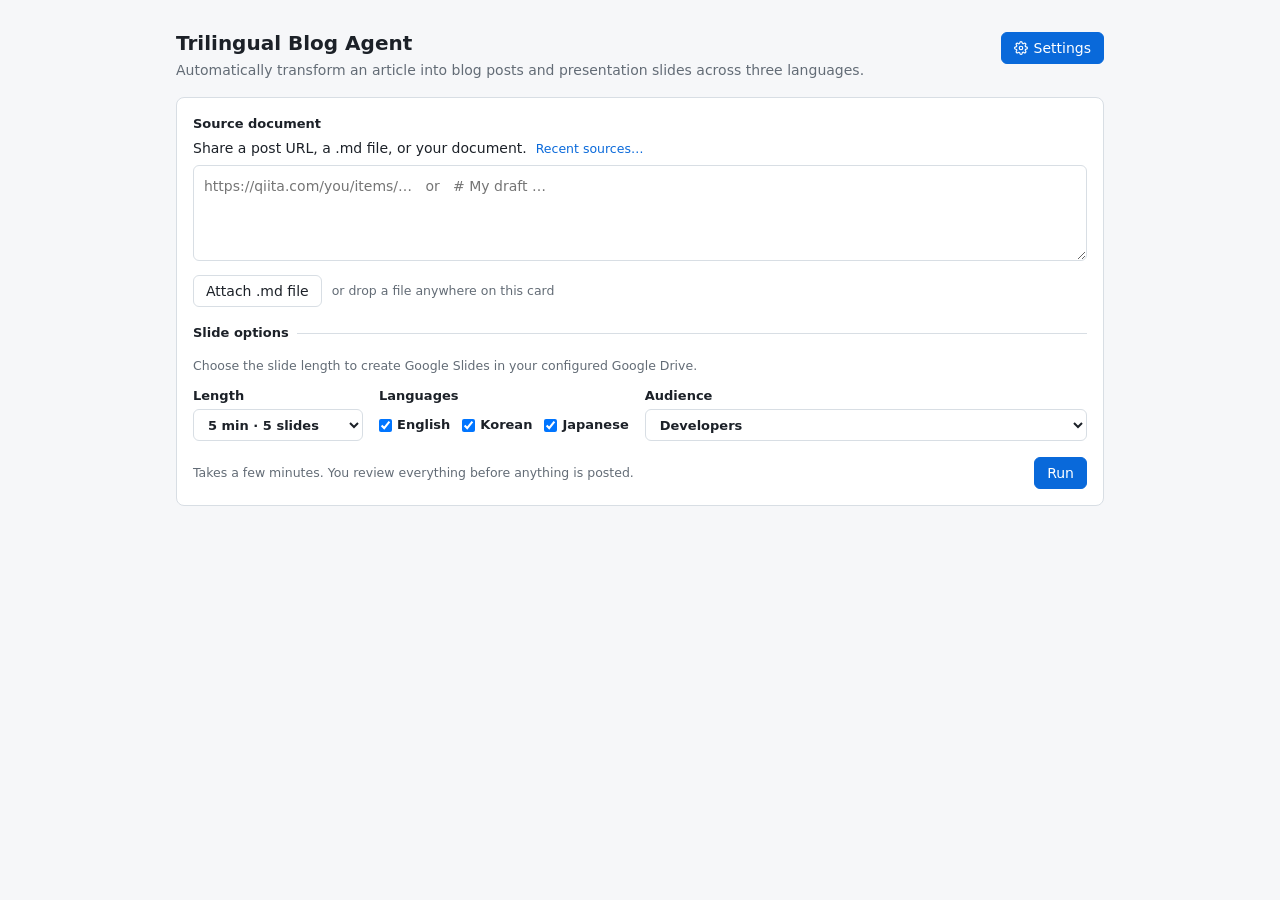
==== app/static/index.html @ b5e17930 "feat(ui,i18n): prevent prompt chip text clipping and auto-localize custom prompt history" ====
<!doctype html>
<html lang="en">
<head>
<meta charset="utf-8">
<meta name="viewport" content="width=device-width, initial-scale=1">
<title>Trilingual Blog Agent</title>
<style>
  :root {
    --bg:#f6f7f9; --surface:#fff; --text:#1c2128; --muted:#636c76; --line:#d8dee4;
    --accent:#0969da; --accent-ink:#fff; --ok:#1a7f37; --warn:#9a6700; --bad:#cf222e;
    --soft:#f0f3f6; --radius:8px; --control:32px;
  }
  @media (prefers-color-scheme: dark) {
    :root { --bg:#0d1117; --surface:#161b22; --text:#e6edf3; --muted:#9198a1; --line:#30363d;
      --accent:#4493f8; --accent-ink:#0d1117; --ok:#3fb950; --warn:#d29922; --bad:#f85149; --soft:#21262d; }
  }
  * { box-sizing:border-box; }
  body { margin:0; background:var(--bg); color:var(--text); font:14px/1.5 system-ui,-apple-system,"Segoe UI",sans-serif; }
  main { max-width:960px; margin:0 auto; padding:28px 16px 72px; display:grid; gap:16px; }
  header h1 { font-size:20px; margin:0; }
  header p { margin:2px 0 0; color:var(--muted); }
  h2 { font-size:15px; margin:0; }
  a { color:var(--accent); text-decoration:none; }
  a:hover { text-decoration:underline; }
  .card { background:var(--surface); border:1px solid var(--line); border-radius:var(--radius); padding:16px; }
  .muted { color:var(--muted); }
  .small { font-size:12.5px; }
  .hidden { display:none !important; }

  /* Controls: one height, one radius, three weights. */
  button, .btn { height:var(--control); padding:0 12px; border-radius:6px; border:1px solid var(--line);
    background:var(--surface); color:var(--text); font:inherit; font-weight:500; cursor:pointer; white-space:nowrap;
    display:inline-flex; align-items:center; gap:6px; }
  button:hover:not(:disabled) { background:var(--soft); }
  button.primary { background:var(--accent); border-color:var(--accent); color:var(--accent-ink); }
  button.primary:hover:not(:disabled) { filter:brightness(1.08); background:var(--accent); }
  button.ghost { border-color:transparent; background:transparent; color:var(--accent); padding:0 6px; height:24px; }
  button:disabled { opacity:.5; cursor:not-allowed; }
  :focus-visible { outline:2px solid var(--accent); outline-offset:2px; }
  input[type=text], select, textarea { font:inherit; color:var(--text); background:var(--surface);
    border:1px solid var(--line); border-radius:6px; padding:0 10px; height:var(--control); width:100%; }
  textarea { height:auto; padding:10px; resize:vertical; line-height:1.5; }
  label.field { display:grid; gap:4px; font-weight:600; font-size:13px; }
  label.field span.hint { font-weight:400; color:var(--muted); font-size:12.5px; }

  /* Input form */
  #source { min-height:96px; }
  .under { display:flex; gap:10px; align-items:center; margin-top:8px; flex-wrap:wrap; }
  fieldset { border:0; border-top:1px solid var(--line); margin:16px 0 0; padding:14px 0 0; }
  legend { padding:0 8px 0 0; font-weight:600; font-size:13px; }
  .grid3 { display:grid; grid-template-columns: 170px auto 1fr; gap:16px; align-items:start; }
  @media (max-width:640px) { .grid3 { grid-template-columns:1fr; } }
  .lang-checks { display:flex; gap:12px; align-items:center; height:32px; }
  .check-inline { display:inline-flex; align-items:center; gap:5px; font-size:13px; cursor:pointer; user-select:none; }
  .check-inline input { margin:0; cursor:pointer; }
  .formfoot { display:flex; justify-content:space-between; align-items:center; gap:12px; margin-top:16px; }
  #dropZone.over { outline:2px dashed var(--accent); outline-offset:-6px; }

  /* Progress */
  .runhead { display:flex; justify-content:space-between; align-items:baseline; gap:12px; flex-wrap:wrap; }
  .runhead h2 { font-size:17px; }
  ol.steps { list-style:none; display:flex; gap:6px; padding:0; margin:14px 0 0; flex-wrap:wrap; }
  ol.steps.subrow { margin-top:8px; }
  ol.steps li { flex:1 1 120px; border-top:3px solid var(--line); padding-top:6px; font-size:12.5px; color:var(--muted); }
  ol.steps li.done { border-color:var(--ok); color:var(--text); }
  ol.steps li.now { border-color:var(--accent); color:var(--text); font-weight:600; }
  ol.steps li.spacer { border-top-color:transparent; visibility:hidden; pointer-events:none; }
  .live { display:flex; gap:8px; align-items:center; margin-top:12px; min-height:22px; }
  .live .last { color:var(--muted); overflow:hidden; text-overflow:ellipsis; white-space:nowrap; min-width:0; flex:1; }
  .spinner { width:14px; height:14px; border:2px solid var(--line); border-top-color:var(--accent); border-radius:50%;
    animation:spin 1s linear infinite; flex:none; }
  @keyframes spin { to { transform:rotate(360deg); } }
  .notice { border-radius:6px; padding:8px 12px; margin-top:12px; border:1px solid; display:flex; gap:10px; align-items:center; flex-wrap:wrap; }
  .notice.err { border-color:var(--bad); } .notice.note { border-color:var(--warn); } .notice.ask { border-color:var(--accent); }
  .notice .grow { flex:1; min-width:200px; }

  /* Results table */
  table.results { width:100%; border-collapse:collapse; }
  table.results th { text-align:left; font-size:12px; font-weight:600; color:var(--muted); padding:0 10px 8px 0; white-space:nowrap; }
  table.results td { padding:12px 10px 12px 0; border-top:1px solid var(--line); vertical-align:top; }
  table.results td:last-child, table.results th:last-child { padding-right:0; }
  table.results .who { font-weight:600; white-space:nowrap; }
  table.results .lang .badge { display:inline-block; margin-top:6px; }
  table.results .title { font-weight:600; min-width:180px; }
  table.results .files a { display:inline-block; }
  table.results .files div { display:flex; align-items:center; gap:4px; min-height:24px; white-space:nowrap; }
  table.results .slides-col { min-width:140px; }
  table.results .slides-col div { display:flex; align-items:center; gap:4px; min-height:24px; white-space:nowrap; }
  .badge { font-size:12px; padding:1px 8px; border-radius:999px; border:1px solid var(--line); color:var(--muted); white-space:nowrap; }
  .badge.ok { color:var(--ok); border-color:var(--ok); } .badge.warn { color:var(--warn); border-color:var(--warn); }
  .next { display:grid; gap:6px; min-width:250px; }
  .next .inline { display:flex; gap:6px; }
  .next .inline input { flex:1; min-width:0; }
  .tablewrap { overflow-x:auto; }
  label.check { display:flex; gap:8px; align-items:center; margin-top:12px; font-size:13px; }
  label.check input { width:16px; height:16px; }
  .askrow { display:flex; gap:8px; }

  details summary { cursor:pointer; color:var(--muted); font-weight:500; }
  pre#log { background:#0d1117; color:#c9d1d9; padding:12px; border-radius:6px; max-height:300px; overflow:auto;
    white-space:pre-wrap; font:12px/1.5 ui-monospace,monospace; margin:10px 0 0; }

  dialog { border:1px solid var(--line); border-radius:var(--radius); padding:0; background:var(--surface); color:var(--text);
    width:min(560px,92vw); }
  dialog::backdrop { background:rgba(0,0,0,.45); }
  dialog .body { padding:16px; display:grid; gap:10px; }
  dialog .foot { padding:12px 16px; border-top:1px solid var(--line); display:flex; justify-content:flex-end; gap:8px; align-items:center; }
  dialog h2 { font-size:16px; }
  dl.summary { display:grid; grid-template-columns:auto 1fr; gap:4px 12px; margin:0; }
  dl.summary dt { color:var(--muted); } dl.summary dd { margin:0; font-weight:500; overflow-wrap:anywhere; }
  #confirmExtra:empty { display:none; }
  #confirmChoices { display:grid; gap:6px; }
  #confirmChoices:empty { display:none; }
  label.choice { display:flex; gap:8px; align-items:baseline; cursor:pointer; }
  #toast { position:fixed; left:50%; bottom:20px; transform:translateX(-50%); background:var(--text); color:var(--bg);
    padding:8px 14px; border-radius:6px; max-width:90vw; z-index:10; }
  footer { color:var(--muted); font-size:12.5px; text-align:center; }
  .btn-settings { margin-top:4px; }
  .platform-row { display:flex; justify-content:space-between; align-items:center; gap:12px; padding:10px 14px;
    background:var(--soft); border:1px solid var(--line); border-radius:8px; }
  .platform-meta { display:flex; flex-direction:column; gap:2px; }
  .platform-lang { font-size:11px; font-weight:600; color:var(--muted); text-transform:uppercase; letter-spacing:0.04em; }
  .platform-name { font-size:13.5px; font-weight:600; }
  .platform-tags { display:flex; gap:6px; flex-wrap:wrap; justify-content:flex-end; }
  .platform-tag { font-size:11.5px; font-weight:500; padding:2px 9px; border-radius:999px; border:1px solid var(--line);
    color:var(--muted); white-space:nowrap; }
  .platform-tag.ok { color:var(--ok); border-color:var(--ok); }
  .platform-tag.warn { color:var(--warn); border-color:var(--warn); }
  #settingsRows { display:grid; gap:8px; }
  .reply { margin-top:10px; padding:8px 12px; border-left:3px solid var(--accent); background:var(--soft); border-radius:0 6px 6px 0;
    white-space:pre-wrap; overflow-wrap:anywhere; }
  .prompt-chips-bar { display:flex; justify-content:space-between; align-items:center; gap:8px; margin-top:8px; flex-wrap:wrap; }
  .prompt-chips-list { display:flex; gap:6px; align-items:center; flex-wrap:wrap; flex:1; }
  button.prompt-chip { display:inline-block; font-size:12.5px; line-height:1.4; height:auto; min-height:28px; padding:4px 12px;
    border-radius:999px; border:1px solid var(--line); background:var(--soft); color:var(--text); cursor:pointer;
    max-width:100%; white-space:normal; text-align:left; font-weight:400; }
  button.prompt-chip:hover { border-color:var(--accent); color:var(--accent); }
  .prompt-modal-list { display:grid; gap:6px; max-height:220px; overflow:auto; }
  .prompt-modal-item { display:flex; justify-content:space-between; align-items:center; gap:8px; padding:6px 10px;
    border:1px solid var(--line); border-radius:6px; background:var(--soft); font-size:13px; }
  button.prompt-fill { border:0; background:transparent; color:var(--text); text-align:left;
    padding:0; height:auto; cursor:pointer; flex:1; font-weight:400; overflow-wrap:anywhere; }
  button.prompt-fill:hover { color:var(--accent); }
  button.prompt-del { border:0; background:transparent; color:var(--muted); padding:0 4px;
    height:auto; cursor:pointer; font-size:14px; line-height:1; }
  button.prompt-del:hover { color:var(--bad); }
</style>
</head>
<body>
<main>
  <header style="display:flex; justify-content:space-between; align-items:flex-start; gap:16px">
    <div>
      <h1>Trilingual Blog Agent</h1>
      <p data-i18n="subtitle">Automatically transform an article into blog posts and presentation slides across three languages.</p>
    </div>
    <button type="button" id="openSettings" class="primary btn-settings">
      <svg width="14" height="14" viewBox="0 0 24 24" fill="none" stroke="currentColor" stroke-width="2" stroke-linecap="round" stroke-linejoin="round">
        <circle cx="12" cy="12" r="3"></circle>
        <path d="M19.4 15a1.65 1.65 0 0 0 .33 1.82l.06.06a2 2 0 0 1 0 2.83 2 2 0 0 1-2.83 0l-.06-.06a1.65 1.65 0 0 0-1.82-.33 1.65 1.65 0 0 0-1 1.51V21a2 2 0 0 1-2 2 2 2 0 0 1-2-2v-.09A1.65 1.65 0 0 0 9 19.4a1.65 1.65 0 0 0-1.82.33l-.06.06a2 2 0 0 1-2.83 0 2 2 0 0 1 0-2.83l.06-.06a1.65 1.65 0 0 0 .33-1.82 1.65 1.65 0 0 0-1.51-1H3a2 2 0 0 1-2-2 2 2 0 0 1 2-2h.09A1.65 1.65 0 0 0 4.6 9a1.65 1.65 0 0 0-.33-1.82l-.06-.06a2 2 0 0 1 0-2.83 2 2 0 0 1 2.83 0l.06.06a1.65 1.65 0 0 0 1.82.33H9a1.65 1.65 0 0 0 1-1.51V3a2 2 0 0 1 2-2 2 2 0 0 1 2 2v.09a1.65 1.65 0 0 0 1 1.51 1.65 1.65 0 0 0 1.82-.33l.06-.06a2 2 0 0 1 2.83 0 2 2 0 0 1 0 2.83l-.06.06a1.65 1.65 0 0 0-.33 1.82V9a1.65 1.65 0 0 0 1.51 1H21a2 2 0 0 1 2 2 2 2 0 0 1-2 2h-.09a1.65 1.65 0 0 0-1.51 1z"></path>
      </svg>
      <span data-i18n="settings">Settings</span>
    </button>
  </header>

  <form class="card" id="dropZone" novalidate>
    <div style="display:flex; justify-content:space-between; align-items:flex-start; margin-bottom:6px">
      <div style="display:grid; gap:4px">
        <label class="field" for="source" style="margin-bottom:0"><span data-i18n="sourceTitle">Source document</span></label>
        <div style="display:flex; align-items:baseline; gap:8px; flex-wrap:wrap">
          <span class="hint" data-i18n="sourceHint">Share a post URL, a .md file, or your document.</span>
          <button type="button" id="openSourcesModal" class="ghost small" data-i18n="recentSourcesBtn" style="font-size:12.5px; height:auto; padding:0; white-space:nowrap">Recent sources…</button>
        </div>
      </div>
      <button type="button" class="primary hidden" id="clearRun" data-i18n="clearBtn" style="font-size:12px; padding:0 12px; height:28px; white-space:nowrap">Clear / New article</button>
    </div>
    <textarea id="source" required placeholder="https://qiita.com/you/items/…   or   # My draft …"></textarea>
    <div class="under">
      <button type="button" id="attach" data-i18n="attachBtn">Attach .md file</button>
      <input type="file" id="file" accept=".md,.markdown,.txt,text/markdown,text/plain" class="hidden">
      <span class="muted small" id="fileInfo" data-i18n="dropHint">or drop a file anywhere on this card</span>
    </div>

    <fieldset>
      <legend data-i18n="slideLegend">Slide options</legend>
      <p class="muted small" style="margin:0 0 10px" data-i18n="slideHint">Choose the slide length to create Google Slides in your configured Google Drive.</p>
      <div class="grid3">
        <label class="field"><span data-i18n="lengthLabel">Length</span>
          <select id="minutes">
            <option value="0">No slides</option><option value="3">3 min · 3 slides</option><option value="5">5 min · 5 slides</option>
            <option value="10">10 min · 10 slides</option><option value="15">15 min · 15 slides</option><option value="20">20 min · 20 slides</option>
            <option value="30">30 min · 30 slides</option><option value="45">45 min · 45 slides</option><option value="60">60 min · 60 slides</option>
          </select>
        </label>
        <div class="field" role="group" aria-label="Slide languages" style="display:grid; gap:4px; font-weight:600; font-size:13px">
          <span data-i18n="languagesLabel">Languages</span>
          <div class="lang-checks">
            <label class="check-inline"><input type="checkbox" id="slideLangEn" value="en" checked><span>English</span></label>
            <label class="check-inline"><input type="checkbox" id="slideLangKo" value="ko" checked><span>Korean</span></label>
            <label class="check-inline"><input type="checkbox" id="slideLangJa" value="ja" checked><span>Japanese</span></label>
          </div>
        </div>
        <label class="field"><span data-i18n="audienceLabel">Audience</span>
          <select id="audience">
            <option value="software engineers" selected>Developers</option>
            <option value="technical experts and specialists">Experts</option>
            <option value="students and beginners">Students</option>
            <option value="executives and leadership">Executives</option>
            <option value="general and non-technical audience">Non-technical</option>
          </select>
        </label>
      </div>
    </fieldset>

    <div class="formfoot">
      <span class="muted small" data-i18n="formFoot">Takes a few minutes. You review everything before anything is posted.</span>
      <button class="primary" id="run" type="submit" data-i18n="runBtn">Run</button>
    </div>
  </form>

  <section class="card hidden" id="progress" aria-live="polite">
    <div class="runhead">
      <h2 id="articleTitle">Starting…</h2>
      <span class="muted small" id="elapsed"></span>
    </div>
    <div class="live" id="live"></div>
    <ol class="steps" id="steps"></ol>
    <ol class="steps subrow" id="slideSteps"></ol>
    <ol class="steps" id="nextSteps"></ol>
    <div id="notices"></div>
  </section>

  <section class="card hidden" id="langs">
    <div class="tablewrap">
      <table class="results">
        <thead><tr><th>Language</th><th>Title</th><th>Files</th><th>Slides</th><th>Next step</th></tr></thead>
        <tbody id="rows"></tbody>
      </table>
    </div>
  </section>

  <section class="card hidden" id="askCard">
    <label class="field" for="message"><span data-i18n="askTitle">Ask the agent for a change</span></label>
    <div class="askrow" style="margin-top:6px">
      <input type="text" id="message" data-i18n="askPlaceholder" placeholder="Ask the agent for a change (e.g. replace examples, adjust tone)...">
      <button id="send" type="button" class="primary" data-i18n="sendBtn">Send</button>
    </div>
    <div id="promptChipsBar" class="prompt-chips-bar">
      <div id="promptChipsList" class="prompt-chips-list"></div>
      <button type="button" id="openPromptsModal" class="ghost small" data-i18n="morePromptsBtn" style="font-size:12px; height:26px; padding:0 6px; white-space:nowrap">More prompts…</button>
    </div>
    <div class="reply hidden" id="reply" aria-live="polite"></div>
    <details style="margin-top:14px" id="logBox">
      <summary data-i18n="logTitle">Agent activity log</summary>
      <pre id="log"></pre>
    </details>
  </section>

</main>

<dialog id="confirmDialog">
  <div class="body">
    <h2 id="confirmTitle"></h2>
    <dl class="summary" id="confirmSummary"></dl>
    <div id="confirmExtra"></div>
    <div id="confirmChoices"></div>
    <p class="muted small" id="confirmNote" style="margin:0"></p>
  </div>
  <div class="foot">
    <button type="button" id="confirmCancel">Cancel</button>
    <button type="button" class="primary" id="confirmOk"></button>
  </div>
</dialog>

<dialog id="promptsModal" aria-labelledby="promptsModalTitle">
  <div class="body">
    <h2 id="promptsModalTitle" data-i18n="promptsModalTitle">Prompt library &amp; history</h2>
    <p class="muted small" style="margin:0" data-i18n="promptsModalHint">Click a prompt to fill the box, edit if needed, and press Send.</p>
    <div>
      <div class="field" style="font-weight:600; margin-bottom:6px" data-i18n="essentialPromptsLabel">Essential actions</div>
      <div id="essentialPromptsList" class="prompt-modal-list"></div>
    </div>
    <div style="margin-top:6px; padding-top:12px; border-top:1px solid var(--line)">
      <div style="display:flex; justify-content:space-between; align-items:center; margin-bottom:6px">
        <span class="field" style="font-weight:600" data-i18n="historyPromptsLabel">Your popular prompts</span>
        <button type="button" id="clearPromptHistory" class="ghost small" data-i18n="clearHistoryBtn" style="font-size:12px; height:24px; padding:0 6px">Clear history</button>
      </div>
      <div id="historyPromptsList" class="prompt-modal-list"></div>
    </div>
  </div>
  <div class="foot">
    <button type="button" class="primary" id="closePromptsModal" data-i18n="doneBtn">Done</button>
  </div>
</dialog>

<dialog id="sourcesModal" aria-labelledby="sourcesModalTitle">
  <div class="body">
    <div style="display:flex; justify-content:space-between; align-items:center">
      <h2 id="sourcesModalTitle" data-i18n="sourcesModalTitle">Recent sources</h2>
      <button type="button" id="clearSourceHistory" class="ghost small" data-i18n="clearHistoryBtn" style="font-size:12px; height:24px; padding:0 6px">Clear history</button>
    </div>
    <p class="muted small" style="margin:0" data-i18n="sourcesModalHint">Click an item to fill the source box, or open its previous run.</p>
    <div id="sourcesHistoryList" class="prompt-modal-list" style="max-height:300px"></div>
  </div>
  <div class="foot">
    <button type="button" class="primary" id="closeSourcesModal" data-i18n="doneBtn">Done</button>
  </div>
</dialog>

<dialog id="settingsModal" aria-labelledby="settingsTitle">
  <div class="body">
    <div style="margin-bottom:14px; padding-bottom:14px; border-bottom:1px solid var(--line)">
      <label class="field" style="margin-bottom:4px; font-weight:600" for="uiLanguageSelect"><span data-i18n="langSettingLabel">Interface language</span></label>
      <p class="muted small" style="margin:0 0 8px" data-i18n="langSettingHint">Choose the display language for this web page.</p>
      <select id="uiLanguageSelect" style="width:100%; max-width:240px">
        <option value="en">English (Default)</option>
        <option value="ko">한국어 (Korean)</option>
        <option value="ja">日本語 (Japanese)</option>
      </select>
    </div>
    <div style="display:flex; justify-content:space-between; align-items:baseline; gap:12px">
      <h2 id="settingsTitle" data-i18n="settingsTitle">Platforms &amp; integrations</h2>
      <a id="setupGuideAnchor" href="https://github.com/agenthekim/trilingual-blog-agent/blob/main/docs/SETUP.md" target="_blank" rel="noopener" class="small" data-i18n="setupGuideLink">Setup guide</a>
    </div>
    <p class="muted small" style="margin:0" id="settingsPlatformsHint" data-i18n="settingsHint">Blog platforms per language and Google Slides integration status.</p>
    <div id="settingsRows"></div>
    <p class="muted small" id="settingsNote" style="margin:0"></p>
  </div>
  <div class="foot">
    <button type="button" class="primary" id="closeSettings" data-i18n="doneBtn">Done</button>
  </div>
</dialog>

<div id="toast" class="hidden" role="status"></div>

<script>
const $ = (id) => document.getElementById(id);
const UI_TRANSLATIONS = {
  en: {
    appTitle: "Trilingual Blog Agent",
    subtitle: "Automatically transform an article into blog posts and presentation slides across three languages.",
    settings: "Settings",
    sourceTitle: "Source document",
    sourceHint: "Share a post URL, a .md file, or your document.",
    clearBtn: "Clear / New article",
    attachBtn: "Attach .md file",
    dropHint: "or drop a file anywhere on this card",
    slideLegend: "Slide options",
    slideHint: "Choose the slide length to create Google Slides in your configured Google Drive.",
    lengthLabel: "Length",
    languagesLabel: "Languages",
    audienceLabel: "Audience",
    formFoot: "Takes a few minutes. You review everything before anything is posted.",
    runBtn: "Run",
    askTitle: "Ask the agent for a change",
    askHint: "For example “shorten the English title” or “make the Korean intro less formal”.",
    askPlaceholder: "Ask the agent for a change (e.g. replace examples, adjust tone)...",
    sendBtn: "Send",
    logTitle: "Agent activity log",
    settingsTitle: "Platforms & integrations",
    settingsHint: "Blog platforms per language and Google Slides integration status.",
    setupGuideLink: "Setup guide",
    settingsNoteText: "Credentials stay on the server; this page never sees them.",
    howApi: "Posted through the API",
    howHtml: "Paste-ready HTML export",
    statusReady: "✓ Ready",
    statusConnected: "✓ Connected",
    statusNoCred: "No credential · Setup",
    statusSlidesOk: "✓ Access granted",
    statusSlidesNo: "Not set up · Setup",
    diagramsOn: "Diagrams drawn",
    diagramsOff: "Diagrams off",
    langSettingLabel: "Interface language",
    langSettingHint: "Choose the display language for this web page.",
    doneBtn: "Done",
    colLang: "Language",
    colTitle: "Title",
    colFiles: "Files",
    colSlides: "Slides",
    colNext: "Next step",
    createSlidesBtn: "Create slides…",
    createDeckBtn: "Create deck…",
    recreateDeckBtn: "Re-create slides…",
    speakerNotes: "Speaker notes",
    morePromptsBtn: "More prompts…",
    promptsModalTitle: "Prompt library & history",
    promptsModalHint: "Click a prompt to fill the box, edit if needed, and press Send.",
    essentialPromptsLabel: "Essential actions",
    historyPromptsLabel: "Your popular prompts",
    clearHistoryBtn: "Clear history",
    noHistoryText: "No custom prompts sent yet.",
    recentSourcesBtn: "Recent sources…",
    sourcesModalTitle: "Recent sources",
    sourcesModalHint: "Click an item to fill the source box, or open its previous run.",
    noSourceHistoryText: "No source documents recorded yet.",
    openRunBtn: "Open run",
    openOriginal: "Open original",
    openPost: "Open post",
    openDraft: "Open draft",
    finalizeBtn: "Finalize",
    postBtn: "Post…",
    updatePostBtn: "Update post…",
    registerUrlBtn: "Register URL",
    finishedText: "Finished. Review the results below.",
    stoppedText: "Stopped.",
    summaryRunText: "· Summary of this run: ",
    workingText: "Working",
    elapsedText: "elapsed",
    stepNames: {},
    langNames: {Korean: "Korean", English: "English", Japanese: "Japanese"},
    statusLabels: {
      not_posted: "Not posted",
      exported_for_manual_post: "Ready to paste",
      draft: "Draft created",
      published: "Published",
      existing_source: "Original",
    },
  },
  ko: {
    appTitle: "Trilingual Blog Agent",
    subtitle: "글 하나를 3개 국어 블로그 포스트와 발표 슬라이드로 자동 변환합니다.",
    settings: "설정",
    sourceTitle: "원본 문서",
    sourceHint: "블로그 글 URL, .md 파일 또는 본문 텍스트를 입력하세요.",
    clearBtn: "초기화 / 새 글 작성",
    attachBtn: ".md 파일 첨부",
    dropHint: "또는 이 카드 위에 파일을 끌어다 놓으세요",
    slideLegend: "슬라이드 옵션",
    slideHint: "연결된 Google Drive에 생성할 발표 슬라이드 분량을 선택하세요.",
    lengthLabel: "발표 분량",
    languagesLabel: "생성 언어",
    audienceLabel: "대상 청중",
    formFoot: "약 1~2분 소요됩니다. 모든 결과물은 게시 전에 직접 검토하고 수정할 수 있습니다.",
    runBtn: "실행",
    askTitle: "에이전트에게 수정 요청",
    askHint: "예: “영어 블로그 제목을 더 간결하게 줄여줘” 또는 “한국어 도입부를 부드럽게 다듬어줘”.",
    askPlaceholder: "수정할 내용을 입력하세요 (예: 제목 축약, 문체 변경, 슬라이드 재생성)...",
    sendBtn: "전송",
    logTitle: "에이전트 실행 로그",
    settingsTitle: "연동 플랫폼 및 서비스",
    settingsHint: "언어별 블로그 플랫폼 및 Google Slides 연동 상태입니다.",
    setupGuideLink: "설정 가이드",
    settingsNoteText: "인증 정보는 서버에만 안전하게 보관되며 웹 페이지로 노출되지 않습니다.",
    howApi: "REST API 자동 게시",
    howHtml: "붙여넣기용 HTML 생성",
    statusReady: "✓ 사용 가능",
    statusConnected: "✓ 연결됨",
    statusNoCred: "미설정 · 가이드",
    statusSlidesOk: "✓ 연결됨",
    statusSlidesNo: "미설정 · 가이드",
    diagramsOn: "다이어그램 이미지 변환 켜짐",
    diagramsOff: "다이어그램 이미지 변환 꺼짐",
    langSettingLabel: "화면 표시 언어",
    langSettingHint: "웹 페이지에 표시할 언어를 선택하세요.",
    doneBtn: "완료",
    colLang: "언어",
    colTitle: "제목",
    colFiles: "파일",
    colSlides: "슬라이드",
    colNext: "다음 단계",
    createSlidesBtn: "슬라이드 생성…",
    createDeckBtn: "덱 생성…",
    recreateDeckBtn: "슬라이드 재생성…",
    speakerNotes: "발표자 노트",
    morePromptsBtn: "전체 프롬프트…",
    promptsModalTitle: "프롬프트 라이브러리 및 히스토리",
    promptsModalHint: "항목을 클릭해 입력창에 채운 뒤 필요시 수정하고 전송을 누르세요.",
    essentialPromptsLabel: "필수 기능 프롬프트",
    historyPromptsLabel: "자주 사용한 프롬프트 (인기순)",
    clearHistoryBtn: "기록 비우기",
    noHistoryText: "아직 직접 전송한 프롬프트 기록이 없습니다.",
    recentSourcesBtn: "최근 원본 문서…",
    sourcesModalTitle: "최근 원본 문서",
    sourcesModalHint: "항목을 클릭해 입력창에 채우거나 이전 실행 결과를 바로 여세요.",
    noSourceHistoryText: "아직 저장된 원본 문서 기록이 없습니다.",
    openRunBtn: "결과 열기",
    openOriginal: "원본 글 열기",
    openPost: "게시된 글 열기",
    openDraft: "초안 열기",
    finalizeBtn: "검토 완료",
    postBtn: "게시하기…",
    updatePostBtn: "게시물 업데이트…",
    registerUrlBtn: "URL 등록",
    finishedText: "완료되었습니다. 아래에서 결과를 확인하세요.",
    stoppedText: "중지됨.",
    summaryRunText: "· 실행 요약 보고서: ",
    workingText: "작업 진행 중",
    elapsedText: "경과",
    stepNames: {
      "Source document": "원본 문서 확인",
      "Transform": "번역 및 변환",
      "Prepare posts": "블로그 글 준비",
      "Prepare slides": "슬라이드 제작",
      "Summarize": "결과 요약",
      "Review & edit": "검토 및 편집",
      "Finalize posts": "원고 확정",
      "Approve & draft": "승인 및 초안 생성",
      "Publish posts": "블로그 게시",
      "Verify & complete": "게시 확인 및 완료",
    },
    langNames: {Korean: "한국어", English: "영어", Japanese: "일본어"},
    statusLabels: {
      not_posted: "미게시",
      exported_for_manual_post: "붙여넣기 준비됨",
      draft: "초안 생성됨",
      published: "게시 완료",
      existing_source: "원본",
    },
  },
  ja: {
    appTitle: "Trilingual Blog Agent",
    subtitle: "記事から3言語のブログ投稿と発表スライドを自動生成します。",
    settings: "設定",
    sourceTitle: "元記事（ソース）",
    sourceHint: "記事のURL、.mdファイル、または本文テキストを入力してください。",
    clearBtn: "クリア / 新規作成",
    attachBtn: ".mdファイルを添付",
    dropHint: "またはこのカードにファイルをドロップ",
    slideLegend: "スライド作成オプション",
    slideHint: "連携済みのGoogle Driveに作成する発表スライドの分量を指定します。",
    lengthLabel: "発表時間・枚数",
    languagesLabel: "作成する言語",
    audienceLabel: "対象読者・聴衆",
    formFoot: "1〜2分ほどかかります。公開前にすべての内容を確認・編集できます。",
    runBtn: "実行",
    askTitle: "エージェントに修正を依頼",
    askHint: "例:「英語記事のタイトルをもっと簡潔にして」「韓国語記事の導入部をやわらかくして」",
    askPlaceholder: "修正したい内容を入力してください（例: タイトルの短縮、トーン調整、スライド再作成）...",
    sendBtn: "送信",
    logTitle: "エージェント実行ログ",
    settingsTitle: "連携プラットフォーム・サービス",
    settingsHint: "言語別のブログ投稿先とGoogle Slidesの連携ステータスです。",
    setupGuideLink: "セットアップガイド",
    settingsNoteText: "認証情報はサーバー側で安全に管理され、この画面には表示されません。",
    howApi: "REST API 自動連携",
    howHtml: "貼り付け用 HTML 出力",
    statusReady: "✓ 利用可能",
    statusConnected: "✓ 連携済み",
    statusNoCred: "未設定 · ガイド",
    statusSlidesOk: "✓ 連携済み",
    statusSlidesNo: "未設定 · ガイド",
    diagramsOn: "図表レンダリング有効",
    diagramsOff: "図表レンダリング無効",
    langSettingLabel: "画面の表示言語",
    langSettingHint: "このページの表示言語を選択してください。",
    doneBtn: "完了",
    colLang: "言語",
    colTitle: "タイトル",
    colFiles: "ファイル",
    colSlides: "スライド",
    colNext: "次のステップ",
    createSlidesBtn: "スライド作成…",
    createDeckBtn: "デッキ作成…",
    recreateDeckBtn: "スライド再作成…",
    speakerNotes: "発表者ノート",
    morePromptsBtn: "すべてのプロンプト…",
    promptsModalTitle: "プロンプトライブラリ＆履歴",
    promptsModalHint: "項目をクリックして入力欄に入れ、必要に応じて編集し送信します。",
    essentialPromptsLabel: "定番プロンプト",
    historyPromptsLabel: "よく使うプロンプト（人気順）",
    clearHistoryBtn: "履歴をクリア",
    noHistoryText: "まだ送信されたカスタムプロンプトはありません。",
    recentSourcesBtn: "最近のソース…",
    sourcesModalTitle: "最近のソース記事",
    sourcesModalHint: "項目をクリックして入力欄に入れるか、前回の実行結果を開きます。",
    noSourceHistoryText: "まだ記録されたソース記事はありません。",
    openRunBtn: "結果を開く",
    openOriginal: "元記事を開く",
    openPost: "公開記事を開く",
    openDraft: "下書きを開く",
    finalizeBtn: "確定する",
    postBtn: "投稿する…",
    updatePostBtn: "投稿を更新…",
    registerUrlBtn: "URLを登録",
    finishedText: "完了しました。以下の結果をご確認ください。",
    stoppedText: "停止しました。",
    summaryRunText: "· 実行サマリー: ",
    workingText: "処理中",
    elapsedText: "経過",
    stepNames: {
      "Source document": "元記事の取得",
      "Transform": "翻訳・変換",
      "Prepare posts": "ブログ記事の作成",
      "Prepare slides": "スライドの作成",
      "Summarize": "サマリー作成",
      "Review & edit": "確認・編集",
      "Finalize posts": "記事の確定",
      "Approve & draft": "承認・下書き作成",
      "Publish posts": "記事の公開",
      "Verify & complete": "公開確認・完了",
    },
    langNames: {Korean: "韓国語", English: "英語", Japanese: "日本語"},
    statusLabels: {
      not_posted: "未投稿",
      exported_for_manual_post: "貼り付け準備完了",
      draft: "下書き作成済み",
      published: "公開済み",
      existing_source: "原文",
    },
  }
};
const UI_LANG_KEY = "tba.ui_lang";
let currentUiLang = localStorage.getItem(UI_LANG_KEY) || "en";

function applyUiLanguage(lang) {
  if (!UI_TRANSLATIONS[lang]) lang = "en";
  currentUiLang = lang;
  localStorage.setItem(UI_LANG_KEY, lang);
  document.documentElement.lang = lang;
  if ($("uiLanguageSelect")) $("uiLanguageSelect").value = lang;
  const t = UI_TRANSLATIONS[lang];
  for (const [key, text] of Object.entries(t)) {
    const nodes = document.querySelectorAll(`[data-i18n="${key}"]`);
    nodes.forEach((node) => {
      if (node.tagName === "INPUT" || node.tagName === "TEXTAREA") {
        node.placeholder = text;
      } else {
        node.textContent = text;
      }
    });
  }
  const ths = document.querySelectorAll("table.results thead th");
  if (ths.length >= 5) {
    ths[0].textContent = t.colLang;
    ths[1].textContent = t.colTitle;
    ths[2].textContent = t.colFiles;
    ths[3].textContent = t.colSlides;
    ths[4].textContent = t.colNext;
  }
  if ($("setupGuideAnchor") && typeof setupUrlForLang === "function") {
    $("setupGuideAnchor").href = setupUrlForLang(lang);
  }
  if (typeof renderSettingsRows === "function" && config && $("settingsModal") && $("settingsModal").open) {
    renderSettingsRows();
  }
  if (typeof renderPromptChips === "function") {
    renderPromptChips();
  }
  if (typeof renderPromptsModal === "function" && $("promptsModal") && $("promptsModal").open) {
    renderPromptsModal();
  }
  if (typeof ensurePromptHistoryLocalized === "function") {
    ensurePromptHistoryLocalized();
  }
  if (typeof renderSourcesModal === "function" && $("sourcesModal") && $("sourcesModal").open) {
    renderSourcesModal();
  }
  if (state && state.overview && typeof render === "function") {
    liveKey = null;
    shownRows = "";
    shownNotices = "";
    render(state);
  }
}

const STATUS = {
  not_posted: ["Not posted", ""], exported_for_manual_post: ["Ready to paste", "warn"],
  draft: ["Draft created", "ok"], published: ["Published", "ok"], existing_source: ["Original", "ok"],
};
const SETTINGS_KEY = "tba.settings", LAST_RUN_KEY = "tba.lastRun";
const RUN_ID = /^[0-9a-f]{32}$/;
let jobId = null, timer = null, state = null, missed = 0, restoredJob = null;
let shownRows = "", shownNotices = "", config = null;
let busySince = null, lastLogAt = Date.now(), lastLogLength = 0, liveKey = null;
const typed = {};  // values typed into the table survive re-rendering

function el(tag, attrs = {}, ...children) {
  const node = document.createElement(tag);
  for (const [k, v] of Object.entries(attrs)) {
    if (k === "class") node.className = v;
    else if (k.startsWith("on")) node.addEventListener(k.slice(2), v);
    else if (v !== null && v !== undefined && v !== false) node.setAttribute(k, v === true ? "" : v);
  }
  node.append(...children.filter((c) => c !== null && c !== undefined && c !== false));
  return node;
}
function toast(text, ms = 4000) {
  $("toast").textContent = text; $("toast").classList.remove("hidden");
  clearTimeout(toast.t); toast.t = setTimeout(() => $("toast").classList.add("hidden"), ms);
}
function clock(ms) {
  const s = Math.max(0, Math.round(ms / 1000));
  return s < 60 ? `${s}s` : `${Math.floor(s / 60)}m ${String(s % 60).padStart(2, "0")}s`;
}
async function api(path, body, method) {
  const response = await fetch(path, body === undefined ? {} : {
    method: method || "POST", headers: {"Content-Type": "application/json"}, body: JSON.stringify(body)});
  let data = null;
  try { data = await response.json(); } catch (e) {}
  if (!response.ok) {
    const detail = data && data.detail;
    const error = new Error(typeof detail === "string" ? detail : detail ? detail.map((d) => d.msg).join("; ") : response.statusText);
    error.status = response.status;
    throw error;
  }
  return data;
}
const fileUrl = (name) => `/api/jobs/${jobId}/files/${encodeURIComponent(name)}`;

// One dialog for every action that writes outside this machine.
// Resolves to true or false; with ``choices`` to the chosen value, or null when cancelled.
function confirmAction({title, summary, extra, validate, note, okLabel, choices}) {
  return new Promise((resolve) => {
    $("confirmTitle").textContent = title;
    $("confirmSummary").replaceChildren(...(summary || []).flatMap(([k, v]) => [el("dt", {}, k), el("dd", {}, v)]));
    $("confirmExtra").replaceChildren(...(extra || []));
    $("confirmChoices").replaceChildren(...(choices || []).map((choice, i) => el("label", {class: "choice"},
      el("input", {type: "radio", name: "confirmChoice", value: choice.value, checked: i === 0}),
      el("span", {}, el("strong", {}, choice.label), el("span", {class: "muted"}, " · " + choice.hint)))));
    $("confirmNote").textContent = note || "";
    $("confirmOk").textContent = okLabel;
    const dialog = $("confirmDialog");
    const done = (ok) => {
      if (ok && validate && !validate()) return;
      const picked = dialog.querySelector("input[name=confirmChoice]:checked");
      dialog.close(); $("confirmOk").onclick = $("confirmCancel").onclick = dialog.oncancel = null;
      resolve(choices ? (ok && picked ? picked.value : null) : ok);
    };
    $("confirmOk").onclick = () => done(true);
    $("confirmCancel").onclick = () => done(false);
    dialog.oncancel = () => done(false);
    dialog.showModal();
  });
}

async function act(path, body) {
  try { await api(`/api/jobs/${jobId}/${path}`, body); busySince = Date.now(); await poll(); }
  catch (error) { toast(error.message, 6000); }
}

function keep(key, attrs) {
  const input = el("input", {type: "text", value: typed[key] || "", ...attrs});
  input.addEventListener("input", () => { typed[key] = input.value; });
  return input;
}

function languageRow(row, busy, postsBusy) {
  const t = UI_TRANSLATIONS[currentUiLang] || UI_TRANSLATIONS.en;
  const pBusy = postsBusy !== undefined ? postsBusy : busy;
  // "Ready to paste" would be untrue for a text nobody has finalized yet.
  const shown = row.status === "exported_for_manual_post" && row.next === "review" ? "not_posted" : row.status;
  const [, tone] = STATUS[shown] || [shown, ""];
  const label = (t.statusLabels && t.statusLabels[shown]) || (STATUS[shown] ? STATUS[shown][0] : shown);
  const langName = (t.langNames && t.langNames[row.language_name]) || row.language_name;

  // Files: the posts. Editing starts from the preview a link opens.
  const files = el("td", {class: "files"}, ...row.files.map((name) => el("div", {},
    el("a", {href: fileUrl(name), target: "_blank", rel: "noopener"}, name))));

  // Slides: the deck and the speaker notes of this language, nothing of another.
  const slideItems = [];
  if (row.deck && row.deck.url) slideItems.push(el("div", {},
    el("a", {href: row.deck.url, target: "_blank", rel: "noopener", style: "font-weight:600"}, "Google Slides")));
  if (row.slides_file) {
    slideItems.push(el("div", {class: "muted small"},
      el("a", {href: fileUrl(row.slides_file), target: "_blank", rel: "noopener", title: row.slides_file}, t.speakerNotes || "Speaker notes")));
    if (!(row.deck && row.deck.url)) slideItems.push(el("div", {},
      el("button", {type: "button", class: "ghost", disabled: busy, onclick: () => createDeck(row, false)}, t.createDeckBtn || "Create deck…")));
  }
  const slidesCol = el("td", {class: "slides-col"}, ...(slideItems.length > 0 ? slideItems : [el("span", {class: "muted"}, "–")]));

  // Next step: review, finalize, approve, post. Only the one that is next is shown.
  const next = el("div", {class: "next"});
  const link = (text) => el("a", {href: row.url, target: "_blank", rel: "noopener"}, text);
  const drafted = row.status === "draft";
  if (row.next === "original") next.append(link(t.openOriginal || "Open original"));
  else if (row.next === "public") next.append(link(t.openPost || "Open post"));
  else {
    if (row.url) next.append(link(drafted ? (t.openDraft || "Open draft") : (t.openPost || "Open post")));
    if (row.next === "review") {
      const reviewHint = currentUiLang === "ko"
        ? (drafted ? "초안 생성 후 제목이나 본문이 수정되었습니다. 검토 완료를 눌러 반영하세요." : `post.${row.language}.md 파일을 검토하고 필요하면 수정한 뒤 검토 완료를 누르세요.`)
        : currentUiLang === "ja"
        ? (drafted ? "下書き作成後にタイトルまたは本文が変更されました。確定して更新してください。" : `post.${row.language}.md を確認・編集し、準備ができたら確定してください。`)
        : (drafted ? "The title or text changed after the draft was made. Finalize it to update the post." : `Review post.${row.language}.md and edit it if needed. Finalize it when it is ready.`);
      next.append(el("span", {class: "muted small"}, reviewHint),
        el("div", {class: "inline"}, el("button", {class: "primary", type: "button", disabled: pBusy, onclick: () => finalize(row)}, t.finalizeBtn || "Finalize")));
    } else if (row.next === "post") {
      const postHint = currentUiLang === "ko"
        ? "원고가 확정되었습니다. 게시 승인 시 태그와 초안/공개 여부를 선택할 수 있습니다."
        : currentUiLang === "ja"
        ? "確定済みです。承認時にタグと下書き・公開を選択できます。"
        : "Finalized. You choose tags and draft or public when you approve.";
      next.append(
        el("span", {class: "muted small"}, postHint),
        el("div", {class: "inline"}, el("button", {class: "primary", type: "button", disabled: pBusy,
          onclick: () => postDraft(row, drafted)}, drafted ? (t.updatePostBtn || "Update post…") : (t.postBtn || "Post…"))));
    } else if (row.next === "paste") {
      const pasteHint = currentUiLang === "ko"
        ? "원고가 확정되었습니다. naver_blog.html 내용을 네이버 에디터에 붙여넣어 발행한 뒤 URL을 등록하세요."
        : currentUiLang === "ja"
        ? "確定済みです。naver_blog.html をNaverエディタに貼り付けて公開し、URLを登録してください。"
        : "Finalized. Paste naver_blog.html into the Naver editor, post, then register the URL.";
      const url = keep(`url:${row.platform}`, {placeholder: "URL after you post it", "aria-label": `URL on ${row.platform_name}`});
      next.append(el("div", {class: "inline"}, url, el("button", {type: "button", disabled: pBusy, onclick: () => recordUrl(row, url.value)}, t.registerUrlBtn || "Register URL")),
        el("span", {class: "muted small"}, pasteHint));
    }
  }
  return el("tr", {},
    el("td", {class: "lang"}, el("div", {class: "who"}, langName), el("span", {class: "badge " + tone}, label)),
    el("td", {class: "title"}, row.title),
    files,
    slidesCol,
    el("td", {}, next));
}

function render(data) {
  state = {...state, ...data};
  const o = data.overview, busy = data.busy;
  if (busy && !busySince) { busySince = Date.now(); $("logBox").open = true; }
  if (!busy) busySince = null;
  if (data.log.length !== lastLogLength) {
    lastLogLength = data.log.length;
    lastLogAt = Date.now();
    $("log").textContent = data.log.join("\n\n");
    $("log").scrollTop = $("log").scrollHeight;
    if (busy) $("logBox").open = true;
  }

  $("progress").classList.remove("hidden");
  $("clearRun").classList.remove("hidden");
  if (o.source_text) {
    recordSourceUsage(o.source_text, o.title || "", jobId || "");
  }
  if (restoredJob !== jobId && o.source_text) {
    restoredJob = jobId;
    if (!$("source").value.trim() && document.activeElement !== $("source")) {
      $("source").value = cleanSourceText(o.source_text);
    }
  }
  const t = UI_TRANSLATIONS[currentUiLang] || UI_TRANSLATIONS.en;
  const readingText = currentUiLang === "ko" ? "원본 문서를 읽는 중…" : currentUiLang === "ja" ? "元記事を読み込み中…" : "Reading the source document…";
  const noArticleText = currentUiLang === "ko" ? "저장된 원고가 없습니다" : currentUiLang === "ja" ? "記事が保存されませんでした" : "No article was stored";
  $("articleTitle").textContent = o.title || (busy ? readingText : noArticleText);
  // The server says which steps are done, judged against what this run was asked for.
  const firstOpen = data.progress.findIndex((step) => !step.done);
  const postSteps = data.post_progress || [];
  const postsBusy = data.posts_busy !== undefined ? data.posts_busy : busy;
  const postsReady = !postsBusy && data.progress.length > 0;
  const firstPostOpen = postSteps.findIndex((step) => !step.done);
  const stepLi = (step, isNow) => {
    const label = (t.stepNames && t.stepNames[step.name]) || step.name;
    return el("li", {class: step.done ? "done" : (isNow ? "now" : "")}, (step.done ? "✓ " : "") + label);
  };
  const spacerLi = () => el("li", {class: "spacer"}, "");

  if (data.progress.length >= 5 && postSteps.length >= 5) {
    // Row 1: Source document | Transform | Prepare posts | Summarize | Review & edit
    $("steps").replaceChildren(
      stepLi(data.progress[0], busy && firstOpen === 0),
      stepLi(data.progress[1], busy && firstOpen === 1),
      stepLi(data.progress[2], busy && firstOpen === 2),
      stepLi(data.progress[4], busy && firstOpen === 4),
      stepLi(postSteps[0], postsReady && firstPostOpen === 0)
    );
    // Row 2: Prepare slides directly beneath Prepare posts (column 3)
    $("slideSteps").replaceChildren(
      spacerLi(),
      spacerLi(),
      stepLi(data.progress[3], busy && firstOpen === 3),
      spacerLi(),
      spacerLi()
    );
    // Row 3: Finalize posts | Approve & draft | Publish posts | Verify & complete
    $("nextSteps").replaceChildren(
      stepLi(postSteps[1], postsReady && firstPostOpen === 1),
      stepLi(postSteps[2], postsReady && firstPostOpen === 2),
      stepLi(postSteps[3], postsReady && firstPostOpen === 3),
      stepLi(postSteps[4], postsReady && firstPostOpen === 4),
      spacerLi()
    );
  } else {
    $("steps").replaceChildren(...data.progress.map((step, i) => stepLi(step, busy && i === firstOpen)));
    $("slideSteps").replaceChildren();
    $("nextSteps").replaceChildren(...postSteps.map((step, i) => stepLi(step, postsReady && i === firstPostOpen)));
  }
  drawLive();

  const notices = [];
  if (data.error) notices.push(el("div", {class: "notice err"}, el("span", {class: "grow"}, "Stopped with an error: " + data.error)));
  if (data.notice) notices.push(el("div", {class: "notice note"}, el("span", {class: "grow"}, data.notice)));
  if (!busy) for (const approval of data.approvals) notices.push(el("div", {class: "notice ask"},
    el("span", {class: "grow"}, approval.hint, data.approvals.length > 1
      ? el("div", {class: "muted small"}, "The agent takes one answer at a time: answering this one declines the others.") : null),
    el("button", {type: "button", onclick: () => act("approval", {id: approval.id, confirmed: false})}, "Decline"),
    el("button", {type: "button", class: "primary", onclick: () => act("approval", {id: approval.id, confirmed: true})}, "Approve")));
  // Rebuilt only when something changed: a button replaced between a press
  // and its release would swallow the click.
  const noticesKey = JSON.stringify([data.error, data.notice, busy ? [] : data.approvals]);
  if (noticesKey !== shownNotices) { shownNotices = noticesKey; $("notices").replaceChildren(...notices); }

  const rows = o.rows.filter((r) => r.title)
    .sort((a, b) => (b.language === o.source_language) - (a.language === o.source_language));
  $("langs").classList.toggle("hidden", rows.length === 0);
  // Rebuilding a row would wipe what is being typed into it, so wait while a
  // text box in the table has the focus; a focused button does not hold it up.
  const active = document.activeElement;
  const rowsKey = JSON.stringify([rows, busy, postsBusy]);
  if (rowsKey !== shownRows && !($("rows").contains(active) && active.tagName === "INPUT")) {
    shownRows = rowsKey;
    $("rows").replaceChildren(...rows.map((row) => languageRow(row, busy, postsBusy)));
  }

  $("askCard").classList.toggle("hidden", !o.title && !busy && data.log.length === 0);
  $("reply").classList.toggle("hidden", !data.reply);
  $("reply").textContent = data.reply || "";
  $("run").disabled = busy;
  $("send").disabled = busy;
  $("send").title = busy ? "The agent is still working." : "";
}

function drawLive() {
  if (!state || !jobId || !state.overview) return;
  const t = UI_TRANSLATIONS[currentUiLang] || UI_TRANSLATIONS.en;
  const lastLine = (state.log && state.log.length ? state.log[state.log.length - 1] : "").split("\n")[0];
  if (missed >= 2) {
    liveKey = null;
    $("elapsed").textContent = "";
    $("live").replaceChildren(el("span", {class: "muted"}, "Lost contact with the server. Trying again…"));
  } else if (state.busy) {
    liveKey = null;
    $("elapsed").textContent = `${clock(Date.now() - (busySince || Date.now()))} ${t.elapsedText || "elapsed"}`;
    $("live").replaceChildren(el("span", {class: "spinner"}), el("span", {}, t.workingText || "Working"),
      el("span", {class: "last"}, `· ${lastLine || "starting"} · quiet for ${clock(Date.now() - lastLogAt)}`));
  } else {
    const manifest = state.overview.manifest;
    const stopped = Boolean(state.error || (!state.overview.title && state.notice));
    const key = `${jobId}|${currentUiLang}|${stopped ? "stopped" : "finished"}|${manifest || ""}`;
    if (key === liveKey) return;   // keep the link in place; a rebuilt link can swallow a click
    liveKey = key;
    $("elapsed").textContent = "";
    const done = [el("span", {class: "muted"}, stopped ? (t.stoppedText || "Stopped.") : (t.finishedText || "Finished. Review the results below."))];
    if (manifest) done.push(el("span", {class: "muted"}, t.summaryRunText || "· Summary of this run: ", el("a", {href: fileUrl(manifest), target: "_blank", rel: "noopener"}, manifest)));
    $("live").replaceChildren(...done);
  }
}
setInterval(drawLive, 1000);

function forget(message) {
  clearInterval(timer); jobId = null; state = null; missed = 0; restoredJob = null;
  history.replaceState(null, "", location.pathname);
  localStorage.removeItem(LAST_RUN_KEY);
  $("run").disabled = false;
  $("clearRun").classList.add("hidden");
  for (const id of ["progress", "langs", "askCard"]) $(id).classList.add("hidden");
  if (message) toast(message, 8000);
}

async function poll() {
  if (!jobId) return;
  try { render(await api(`/api/jobs/${jobId}`)); missed = 0; }
  catch (error) {
    if (error.status === 404) forget(state && state.overview ? "That run is not on this server any more. Its files remain in the workspace folder." : "");
    else { missed += 1; if (missed === 2) $("run").disabled = false; drawLive(); }
  }
}

const TAG_RULES = {
  qiita:
    'Qiita takes one to five tags without spaces, separated by commas.',
  devto:
    'DEV Community takes up to four tags, lowercase letters and digits only, separated by commas.',
};
function checkTags(platform, tags) {
  if (platform === "qiita") {
    if (tags.length < 1 || tags.length > 5 || tags.some((t) => /\s/.test(t)))
      return TAG_RULES.qiita;
  } else if (platform === "devto") {
    if (tags.length > 4 || tags.some((t) => !/^[a-z0-9]{1,30}$/.test(t)))
      return TAG_RULES.devto;
  }
  return null;
}
async function postDraft(row, update) {
  const isQiita = row.platform === "qiita";
  const ruleText = TAG_RULES[row.platform] || "";
  const tagInput = keep(`tags:${row.platform}`, {
    id: "confirmTags",
    placeholder: isQiita ? "Python, Docker, GCP, AI, Architecture" : "python, docker, gcp, tutorial",
    "aria-label": `Tags for ${row.platform_name}`,
  });
  const tagError = el("span", {class: "small hidden", style: "color:var(--bad); font-weight:400"}, "");
  tagInput.addEventListener("input", () => tagError.classList.add("hidden"));
  let parsedTags = [];
  // The person approving decides the tags and how far the post goes; the agent cannot.
  const visibility = await confirmAction({
    title: `${update ? "Update the post" : "Post"} on ${row.platform_name}?`,
    summary: [["Title", row.title]],
    extra: [el("label", {class: "field", for: "confirmTags"}, "Tags", tagInput, el("span", {class: "hint"}, ruleText), tagError)],
    validate: () => {
      parsedTags = tagInput.value.split(",").map((t) => (isQiita ? t.trim() : t.trim().toLowerCase())).filter(Boolean);
      const err = checkTags(row.platform, parsedTags);
      if (err) { tagError.textContent = err; tagError.classList.remove("hidden"); tagInput.focus(); return false; }
      return true;
    },
    choices: [
      {value: "draft", label: "Draft", hint: "Not public. You publish it yourself on the site."},
      {value: "public", label: "Public", hint: "Visible to everyone as soon as you approve."}],
    note: "This uses your account on that platform.", okLabel: "Approve and post"});
  if (visibility) act("draft", {platform: row.platform, tags: parsedTags, approved: true, public: visibility === "public"});
}
async function finalize(row) {
  try {
    let done = await api(`/api/jobs/${jobId}/finalize`, {language: row.language});
    if (done.needs_acknowledgement) {
      // Shown as type and line only; the values never leave the server.
      const accepted = await confirmAction({
        title: `The ${row.language_name} text has values that look like credentials`,
        summary: done.findings.slice(0, 40).map((f) => [`Line ${f.line}`, f.type.replaceAll("_", " ").toLowerCase()]),
        note: `${done.findings.length} in all${done.findings.length > 40 ? ", the first 40 shown" : ""}. Remove them in the editor if they are real. If they are examples, you can finalize anyway.`,
        okLabel: "They are not real: finalize"});
      if (!accepted) return;
      done = await api(`/api/jobs/${jobId}/finalize`, {language: row.language, acknowledge_findings: true});
    }
    if (done.check && !done.check.passed) toast(`Finalized. Note: its structure differs from the source: ${done.check.errors.join(" ")}`, 9000);
    await poll();
  } catch (error) { toast(error.message, 6000); }
}
function recordUrl(row, url) {
  if (!/^https:\/\/\S+$/.test(url.trim())) { toast("Enter the https URL of the post."); return; }
  act("url", {platform: row.platform, url: url.trim()});
}
async function loadConfig() {
  if (!config) config = await api("/api/config");
  return config;
}
async function createDeck(row, replan = false) {
  // Name the account, so a deck never lands in a Drive nobody expected.
  let account = null;
  try { account = (await loadConfig()).slides_account; } catch (e) {}
  const hasPlan = Boolean(row.slides_file);
  const willReplan = replan || !hasPlan;
  const isRecreating = willReplan && row.deck && row.deck.url;

  let title = `Create the ${row.language_name} Google Slides deck?`;
  let okLabel = "Approve and create";
  if (isRecreating) {
    title = `Re-create the ${row.language_name} slides and deck?`;
    okLabel = "Approve and re-create";
  } else if (willReplan) {
    title = `Generate slides and create the ${row.language_name} deck?`;
  }

  const fromDesc = willReplan ? `the latest post.${row.language}.md` : (row.slides_file || "speaker notes");
  const whereDesc = account ? `a new file in the Google Drive of ${account}` : "a new file in your Google Drive";
  const ok = await confirmAction({
    title: title,
    summary: [["From", fromDesc], ["Where", whereDesc], ["Contains", "one slide per minute, script in the speaker notes"]],
    okLabel: okLabel});
  if (ok) act("deck", {language: row.language, approved: true, replan: willReplan});
}
function exportPdf(row) {
  act("pdf", {language: row.language});
}

const MAX_FILE_BYTES = 80000;
async function loadFile(file) {
  if (!file) return;
  if (!/\.(md|markdown|txt)$/i.test(file.name)) { toast("Attach a Markdown (.md) or text file."); return; }
  if (file.size > MAX_FILE_BYTES) { toast("The file is larger than 80 KB, the limit for one article."); return; }
  if ($("source").value.trim() && !(await confirmAction({
      title: "Replace what is in the box?", summary: [["With", file.name]], okLabel: "Replace"}))) return;
  const reader = new FileReader();
  reader.onload = () => { $("source").value = reader.result; $("fileInfo").textContent = `${file.name} loaded (${reader.result.length.toLocaleString()} characters). You can edit it above.`; };
  reader.onerror = () => toast("The file could not be read.");
  reader.readAsText(file, "utf-8");
}

function setupUrlForLang(lang) {
  const file = lang === "ko" ? "kr-SETUP.md" : lang === "ja" ? "ja-SETUP.md" : "SETUP.md";
  return `https://github.com/agenthekim/trilingual-blog-agent/blob/main/docs/${file}`;
}

function renderSettingsRows() {
  if ($("setupGuideAnchor")) $("setupGuideAnchor").href = setupUrlForLang(currentUiLang);
  if (!config) return;
  const t = UI_TRANSLATIONS[currentUiLang] || UI_TRANSLATIONS.en;
  const tag = (text, tone) => el("span", {class: "platform-tag " + (tone || "")}, text);
  const setupLink = (text, anchor) => el("a", {
    href: `${setupUrlForLang(currentUiLang)}#${anchor}`,
    target: "_blank",
    rel: "noopener",
    class: "platform-tag warn",
    style: "text-decoration:none",
  }, text);
  const row = (language, name, subtext, badgeNode) => el("div", {class: "platform-row"},
    el("div", {class: "platform-meta"},
      el("span", {class: "platform-lang"}, language),
      el("span", {class: "platform-name"}, name),
      subtext ? el("span", {class: "muted small", style: "font-size:11.5px"}, subtext) : null),
    el("div", {class: "platform-tags"}, badgeNode));

  $("settingsRows").replaceChildren(
    ...config.platforms.map((p) => {
      const sub = p.how === "api" ? (t.howApi || "Posted through the API") : (t.howHtml || "Paste-ready HTML export");
      let badge;
      if (p.how !== "api") {
        badge = tag(t.statusReady || "✓ Ready", "ok");
      } else if (p.configured) {
        badge = tag(t.statusConnected || "✓ Connected", "ok");
      } else {
        const anchor = p.platform.toLowerCase().includes("qiita") ? "3-qiita-access-token" : "2-dev-community-api-key";
        badge = setupLink(t.statusNoCred || "No credential · Setup", anchor);
      }
      return row(p.language, p.platform, sub, badge);
    }),
    row(
      "Slides",
      "Google Slides",
      `${config.slides_account ? config.slides_account + " · " : ""}${config.diagrams ? (t.diagramsOn || "Diagrams drawn") : (t.diagramsOff || "Diagrams off")}`,
      config.google_slides
        ? tag(t.statusSlidesOk || "✓ Access granted", "ok")
        : setupLink(t.statusSlidesNo || "Not set up · Setup", "4-google-slides-oauth")
    )
  );
  $("settingsNote").textContent = t.settingsNoteText || "Credentials stay on the server; this page never sees them.";
}

// Settings: the fixed mapping, and what the server says is set up right now.
async function openSettings() {
  $("settingsRows").replaceChildren(el("span", {class: "muted small"}, "Checking…"));
  $("settingsNote").textContent = "";
  $("settingsModal").showModal();
  try {
    config = await api("/api/config");
    renderSettingsRows();
  } catch (error) {
    $("settingsRows").replaceChildren(el("span", {class: "muted small"}, "The settings could not be read: " + error.message));
  }
}
$("openSettings").addEventListener("click", openSettings);
$("closeSettings").addEventListener("click", () => $("settingsModal").close());
if ($("uiLanguageSelect")) {
  $("uiLanguageSelect").addEventListener("change", (e) => applyUiLanguage(e.target.value));
}
$("clearRun").addEventListener("click", () => {
  $("source").value = ""; $("file").value = "";
  const t = UI_TRANSLATIONS[currentUiLang] || UI_TRANSLATIONS.en;
  $("fileInfo").textContent = t.dropHint || "or drop a file anywhere on this card";
  forget();
});
$("attach").addEventListener("click", () => $("file").click());
$("file").addEventListener("change", (e) => { loadFile(e.target.files[0]); e.target.value = ""; });
const zone = $("dropZone");
zone.addEventListener("dragover", (e) => { e.preventDefault(); zone.classList.add("over"); });
zone.addEventListener("dragleave", () => zone.classList.remove("over"));
zone.addEventListener("drop", (e) => { e.preventDefault(); zone.classList.remove("over"); loadFile(e.dataTransfer.files[0]); });

const PROMPT_HISTORY_KEY = "tba.prompt_history";
const ESSENTIAL_PROMPTS_BY_LANG = {
  en: [
    "Re-create the English slides and Google Slides deck",
    "Re-create the Korean slides and Google Slides deck",
    "Re-create the Japanese slides and Google Slides deck",
    "Re-translate the updated source article into the other two languages",
    "Shorten the English title",
    "Make the Korean intro less formal",
  ],
  ko: [
    "영어 발표 슬라이드와 Google Slides 덱을 다시 만들어줘",
    "한국어 발표 슬라이드와 Google Slides 덱을 다시 만들어줘",
    "일본어 발표 슬라이드와 Google Slides 덱을 다시 만들어줘",
    "수정된 원본 글을 바탕으로 다른 두 언어를 다시 번역해줘",
    "영어 블로그 제목을 더 간결하게 줄여줘",
    "한국어 도입부를 부드럽고 친근한 톤으로 다듬어줘",
  ],
  ja: [
    "英語のスライドとGoogle Slidesデッキを再作成して",
    "韓国語のスライドとGoogle Slidesデッキを再作成して",
    "日本語のスライドとGoogle Slidesデッキを再作成して",
    "更新された元記事から他の2言語を再翻訳して",
    "英語記事のタイトルをもっと簡潔にして",
    "韓国語記事の導入部をやわらかいトーンに整えて",
  ],
};
const DEFAULT_QUICK_INDICES = [4, 5, 0];

function parseSlidePromptIntent(text) {
  const s = (text || "").trim();
  if (!s || s.length > 90) return null;
  if (!/(slide|slides|deck|슬라이드|덱|スライド|デッキ)/i.test(s)) return null;
  if (!/(create|re-create|recreate|generate|make|build|제작|생성|만들|다시|재생성|재제작|作成|再作成|作っ)/i.test(s)) return null;
  const langHits = [];
  const patterns = [
    ["en", /\b(english|en)\b|영어|영문|英語/i],
    ["ko", /\b(korean|ko)\b|한국어|국문|韓国語/i],
    ["ja", /\b(japanese|ja)\b|일본어|일문|日本語/i],
  ];
  for (const [code, rx] of patterns) {
    const m = rx.exec(s);
    if (m) langHits.push([m.index, code]);
  }
  if (langHits.length === 0) return null;
  langHits.sort((a, b) => a[0] - b[0]);
  const langs = langHits.map((x) => x[1]);
  const recreate = /(re-create|recreate|again|다시|재생성|재제작|再作成|作り直)/i.test(s);
  const withDeck = /(google slides|deck|덱|デッキ)/i.test(s);
  return {langs, recreate, withDeck};
}

function formatSlidePromptIntent(intent, targetLang) {
  const {langs, recreate, withDeck} = intent;
  if (targetLang === "ko") {
    const names = {en: "영어", ko: "한국어", ja: "일본어"};
    const joined = langs.length === 2
      ? `${names[langs[0]]}와 ${names[langs[1]]}`
      : langs.map((l) => names[l]).join(", ");
    const targetObj = withDeck ? "발표 슬라이드와 Google Slides 덱을" : "슬라이드를";
    return recreate ? `${joined} ${targetObj} 다시 만들어줘` : `${joined} ${targetObj} 제작해`;
  }
  if (targetLang === "ja") {
    const names = {en: "英語", ko: "韓国語", ja: "日本語"};
    const joined = langs.map((l) => names[l]).join("と");
    const targetObj = withDeck ? "のスライドとGoogle Slidesデッキを" : "のスライドを";
    return recreate ? `${joined}${targetObj}再作成して` : `${joined}${targetObj}作成して`;
  }
  const names = {en: "English", ko: "Korean", ja: "Japanese"};
  const joined = langs.length === 1
    ? names[langs[0]]
    : langs.length === 2
      ? `${names[langs[0]]} and ${names[langs[1]]}`
      : `${names[langs[0]]}, ${names[langs[1]]}, and ${names[langs[2]]}`;
  const targetObj = withDeck ? "slides and Google Slides deck" : "slides";
  return `${recreate ? "Re-create" : "Create"} the ${joined} ${targetObj}`;
}

function localizeBuiltInPrompt(text, targetLang) {
  const clean = (text || "").trim().toLowerCase();
  const targetList = ESSENTIAL_PROMPTS_BY_LANG[targetLang] || ESSENTIAL_PROMPTS_BY_LANG.en;
  for (const list of Object.values(ESSENTIAL_PROMPTS_BY_LANG)) {
    const idx = list.findIndex((p) => p.toLowerCase() === clean);
    if (idx >= 0 && targetList[idx]) return targetList[idx];
  }
  const intent = parseSlidePromptIntent(text);
  if (intent) return formatSlidePromptIntent(intent, targetLang);
  return text;
}

function localizePromptItem(item, targetLang) {
  if (!item) return "";
  const builtIn = localizeBuiltInPrompt(item.text, targetLang);
  if (builtIn !== item.text) return builtIn;
  if (item.i18n && typeof item.i18n[targetLang] === "string" && item.i18n[targetLang].trim()) {
    return item.i18n[targetLang].trim();
  }
  return item.text;
}

function isConversationalReply(text) {
  return /^(yes|no|ok|okay|sure|네|예|응|아니)\b/i.test(text.trim());
}

function getPromptHistory() {
  try {
    const raw = JSON.parse(localStorage.getItem(PROMPT_HISTORY_KEY) || "[]");
    if (!Array.isArray(raw)) return [];
    return raw
      .filter((item) => item && typeof item.text === "string" && item.text.trim() && !isConversationalReply(item.text))
      .sort((a, b) => (b.count || 0) - (a.count || 0) || (b.lastUsed || 0) - (a.lastUsed || 0));
  } catch (e) {
    return [];
  }
}

function savePromptHistory(list) {
  try { localStorage.setItem(PROMPT_HISTORY_KEY, JSON.stringify(list.slice(0, 50))); } catch (e) {}
}

let _localizingPrompts = false;
async function ensurePromptHistoryLocalized() {
  if (_localizingPrompts) return;
  const list = getPromptHistory();
  const missing = list.filter((item) => {
    const isStructured = localizeBuiltInPrompt(item.text, "en") !== item.text
      || localizeBuiltInPrompt(item.text, "ko") !== item.text
      || localizeBuiltInPrompt(item.text, "ja") !== item.text;
    if (isStructured) return false;
    return !item.i18n || !item.i18n.en || !item.i18n.ko || !item.i18n.ja;
  });
  if (missing.length === 0) return;
  _localizingPrompts = true;
  try {
    const res = await api("/api/prompts/localize", {texts: missing.map((m) => m.text)});
    const map = (res && res.translations) || {};
    let changed = false;
    const updated = getPromptHistory();
    for (const item of updated) {
      const tr = map[item.text];
      if (tr && typeof tr === "object" && (tr.en || tr.ko || tr.ja)) {
        item.i18n = {
          en: tr.en || item.text,
          ko: tr.ko || item.text,
          ja: tr.ja || item.text,
        };
        changed = true;
      }
    }
    if (changed) {
      savePromptHistory(updated);
      renderPromptChips();
      if ($("promptsModal") && $("promptsModal").open) renderPromptsModal();
    }
  } catch (e) {
  } finally {
    _localizingPrompts = false;
  }
}

function recordPromptUsage(text) {
  const clean = text.trim();
  if (!clean || isConversationalReply(clean)) return;
  const canonical = localizeBuiltInPrompt(clean, "en");
  const list = getPromptHistory();
  const idx = list.findIndex((item) => localizeBuiltInPrompt(item.text, "en").toLowerCase() === canonical.toLowerCase());
  if (idx >= 0) {
    list[idx].text = canonical;
    list[idx].count = (list[idx].count || 1) + 1;
    list[idx].lastUsed = Date.now();
  } else {
    list.push({text: canonical, count: 1, lastUsed: Date.now()});
  }
  savePromptHistory(list);
  renderPromptChips();
  ensurePromptHistoryLocalized();
}

function deletePromptHistoryItem(text) {
  const canonical = localizeBuiltInPrompt(text, "en").toLowerCase();
  const list = getPromptHistory().filter((item) => localizeBuiltInPrompt(item.text, "en").toLowerCase() !== canonical);
  savePromptHistory(list);
  renderPromptChips();
  renderPromptsModal();
}

function fillPromptInput(text) {
  const input = $("message");
  input.value = text;
  if ($("promptsModal") && $("promptsModal").open) $("promptsModal").close();
  input.focus();
  input.setSelectionRange(input.value.length, input.value.length);
}

function getTopPromptChips(limit = 3) {
  const lang = currentUiLang || "en";
  const essentials = ESSENTIAL_PROMPTS_BY_LANG[lang] || ESSENTIAL_PROMPTS_BY_LANG.en;
  const defaults = DEFAULT_QUICK_INDICES.map((i) => essentials[i]);
  const history = getPromptHistory().map((item) => localizePromptItem(item, lang));
  const picked = [];
  for (const h of history) {
    if (picked.length >= limit) break;
    if (!picked.some((p) => p.toLowerCase() === h.toLowerCase())) picked.push(h);
  }
  for (const seed of defaults) {
    if (picked.length >= limit) break;
    if (!picked.some((p) => p.toLowerCase() === seed.toLowerCase())) picked.push(seed);
  }
  return picked.slice(0, limit);
}

function renderPromptChips() {
  const container = $("promptChipsList");
  if (!container) return;
  const chips = getTopPromptChips(3).map((text) =>
    el("button", {
      type: "button",
      class: "prompt-chip",
      title: text,
      onclick: () => fillPromptInput(text),
    }, text)
  );
  container.replaceChildren(...chips);
}

function renderPromptsModal() {
  const lang = currentUiLang || "en";
  const t = UI_TRANSLATIONS[lang] || UI_TRANSLATIONS.en;
  const essentials = ESSENTIAL_PROMPTS_BY_LANG[lang] || ESSENTIAL_PROMPTS_BY_LANG.en;
  const essentialBox = $("essentialPromptsList");
  if (essentialBox) {
    essentialBox.replaceChildren(...essentials.map((text) =>
      el("div", {class: "prompt-modal-item"},
        el("button", {type: "button", class: "prompt-fill", onclick: () => fillPromptInput(text)}, text))
    ));
  }
  const historyBox = $("historyPromptsList");
  if (historyBox) {
    const history = getPromptHistory();
    if (history.length === 0) {
      historyBox.replaceChildren(el("span", {class: "muted small"}, t.noHistoryText || "No custom prompts sent yet."));
    } else {
      historyBox.replaceChildren(...history.map((item) => {
        const shownText = localizePromptItem(item, lang);
        return el("div", {class: "prompt-modal-item"},
          el("button", {type: "button", class: "prompt-fill", onclick: () => fillPromptInput(shownText)}, shownText),
          el("span", {class: "badge", style: "font-size:11px"}, `×${item.count || 1}`),
          el("button", {
            type: "button",
            class: "prompt-del",
            title: "Remove from history",
            onclick: () => deletePromptHistoryItem(item.text),
          }, "×"));
      }));
    }
  }
}

function openPromptsModal() {
  renderPromptsModal();
  $("promptsModal").showModal();
}
if ($("openPromptsModal")) $("openPromptsModal").addEventListener("click", openPromptsModal);
if ($("closePromptsModal")) $("closePromptsModal").addEventListener("click", () => $("promptsModal").close());
if ($("clearPromptHistory")) {
  $("clearPromptHistory").addEventListener("click", () => {
    savePromptHistory([]);
    renderPromptChips();
    renderPromptsModal();
  });
}

const SOURCE_HISTORY_KEY = "tba.source_history";
const SOURCE_HIDDEN_KEY = "tba.source_hidden";

function cleanSourceText(raw) {
  const s = (raw || "").trim();
  if (/^https?:\/\/\S+$/i.test(s)) {
    try {
      const u = new URL(s);
      for (const k of ["trackingCode", "utm_source", "utm_medium", "utm_campaign", "utm_term", "utm_content"]) {
        u.searchParams.delete(k);
      }
      return u.toString();
    } catch (e) {}
  }
  return s;
}

function getHiddenSources() {
  try { return JSON.parse(localStorage.getItem(SOURCE_HIDDEN_KEY) || "[]"); } catch (e) { return []; }
}

function getSourceHistory() {
  try {
    const hidden = new Set(getHiddenSources());
    const raw = JSON.parse(localStorage.getItem(SOURCE_HISTORY_KEY) || "[]");
    if (!Array.isArray(raw)) return [];
    return raw
      .filter((item) => item && typeof item.text === "string" && item.text.trim() && !hidden.has(cleanSourceText(item.text)))
      .sort((a, b) => (b.lastUsed || 0) - (a.lastUsed || 0));
  } catch (e) {
    return [];
  }
}

function saveSourceHistory(list) {
  try { localStorage.setItem(SOURCE_HISTORY_KEY, JSON.stringify(list.slice(0, 30))); } catch (e) {}
}

function recordSourceUsage(text, title = "", runJobId = "", timestamp = null) {
  const clean = cleanSourceText(text);
  if (!clean) return;
  const hidden = new Set(getHiddenSources());
  if (timestamp !== null && hidden.has(clean)) return;
  const list = getSourceHistory();
  const idx = list.findIndex((item) => cleanSourceText(item.text) === clean);
  const now = timestamp || Date.now();
  if (idx >= 0) {
    list[idx].text = clean;
    if (title) list[idx].title = title;
    if (runJobId) list[idx].jobId = runJobId;
    if (!timestamp || now > (list[idx].lastUsed || 0)) list[idx].lastUsed = now;
  } else {
    list.push({text: clean, title: title || "", jobId: runJobId || "", lastUsed: now});
  }
  saveSourceHistory(list);
}

function deleteSourceHistoryItem(text) {
  const clean = cleanSourceText(text);
  const hidden = getHiddenSources();
  if (!hidden.includes(clean)) {
    hidden.push(clean);
    try { localStorage.setItem(SOURCE_HIDDEN_KEY, JSON.stringify(hidden)); } catch (e) {}
  }
  const list = getSourceHistory().filter((item) => cleanSourceText(item.text) !== clean);
  saveSourceHistory(list);
  renderSourcesModal();
}

function fillSourceInput(text) {
  $("source").value = text;
  if ($("sourcesModal") && $("sourcesModal").open) $("sourcesModal").close();
  $("source").focus();
}

function renderSourcesModal() {
  const t = UI_TRANSLATIONS[currentUiLang] || UI_TRANSLATIONS.en;
  const box = $("sourcesHistoryList");
  if (!box) return;
  const history = getSourceHistory();
  if (history.length === 0) {
    box.replaceChildren(el("span", {class: "muted small"}, t.noSourceHistoryText || "No source documents recorded yet."));
    return;
  }
  box.replaceChildren(...history.map((item) => {
    const isUrl = /^https?:\/\/\S+$/i.test(item.text);
    const firstLine = item.text.split("\n").find((l) => l.trim()) || item.text;
    const primaryTitle = item.title || (isUrl ? item.text : firstLine.replace(/^#+\s*/, "").slice(0, 80));
    const subLabel = isUrl ? item.text : `${item.text.length.toLocaleString()} chars · Markdown draft`;
    return el("div", {class: "prompt-modal-item"},
      el("button", {
        type: "button",
        class: "prompt-fill",
        style: "display:grid; gap:2px",
        onclick: () => fillSourceInput(item.text),
      },
        el("span", {style: "font-weight:600; font-size:13px"}, primaryTitle),
        primaryTitle !== subLabel ? el("span", {class: "muted small", style: "font-size:11.5px"}, subLabel) : null
      ),
      item.jobId ? el("button", {
        type: "button",
        class: "ghost small",
        style: "font-size:11.5px; height:24px; padding:0 8px; border:1px solid var(--line); border-radius:4px; white-space:nowrap",
        onclick: () => {
          $("source").value = item.text;
          if ($("sourcesModal") && $("sourcesModal").open) $("sourcesModal").close();
          watch(item.jobId);
        },
      }, t.openRunBtn || "Open run") : null,
      el("button", {
        type: "button",
        class: "prompt-del",
        title: "Remove from history",
        onclick: () => deleteSourceHistoryItem(item.text),
      }, "×")
    );
  }));
}

async function openSourcesModal() {
  renderSourcesModal();
  $("sourcesModal").showModal();
  try {
    const res = await api("/api/jobs");
    if (res && Array.isArray(res.jobs)) {
      for (const j of res.jobs) {
        recordSourceUsage(j.source_text, j.title || "", j.job_id, (j.created || 0) * 1000);
      }
      renderSourcesModal();
    }
  } catch (e) {}
}
if ($("openSourcesModal")) $("openSourcesModal").addEventListener("click", openSourcesModal);
if ($("closeSourcesModal")) $("closeSourcesModal").addEventListener("click", () => $("sourcesModal").close());
if ($("clearSourceHistory")) {
  $("clearSourceHistory").addEventListener("click", () => {
    const all = getSourceHistory().map((i) => cleanSourceText(i.text));
    try { localStorage.setItem(SOURCE_HIDDEN_KEY, JSON.stringify([...new Set([...getHiddenSources(), ...all])])); } catch (e) {}
    saveSourceHistory([]);
    renderSourcesModal();
  });
}

function submitMessage() {
  const text = $("message").value.trim();
  if (!text) return;
  if (state && state.busy) { toast("The agent is still working. Try again when it has finished."); return; }
  recordPromptUsage(text);
  $("message").value = "";
  $("logBox").open = true;
  act("message", {text});
}
$("send").addEventListener("click", submitMessage);
$("message").addEventListener("keydown", (e) => { if (e.key === "Enter") { e.preventDefault(); submitMessage(); } });
renderPromptChips();

function watch(id) {
  jobId = id; lastLogLength = 0; lastLogAt = Date.now(); busySince = null; missed = 0; liveKey = null;
  shownRows = shownNotices = "";
  history.replaceState(null, "", "#" + id);   // a reload comes back to the same run
  localStorage.setItem(LAST_RUN_KEY, id);     // and so does opening the page again
  clearInterval(timer); timer = setInterval(poll, 2000);
  return poll();
}
zone.addEventListener("submit", async (e) => {
  e.preventDefault();
  const text = $("source").value;
  if (text.trim().length < 10) { toast("Paste a URL or a draft first."); $("source").focus(); return; }
  const languages = ["En", "Ko", "Ja"].filter((code) => $("slideLang" + code).checked).map((code) => code.toLowerCase());
  const minutes = Number($("minutes").value);
  const settings = {
    talk_minutes: minutes,
    talk_languages: languages,
    audience: $("audience").value || "software engineers",
    // Choosing a length and a language is the request for a deck per language.
    create_deck: minutes > 0 && languages.length > 0,
  };
  localStorage.setItem(SETTINGS_KEY, JSON.stringify(settings));
  $("run").disabled = true;
  try {
    const started = await api("/api/jobs", {text, ...settings});
    recordSourceUsage(text, "", started.job_id);
    for (const key of Object.keys(typed)) delete typed[key];
    state = {log: []};
    $("rows").replaceChildren(); $("log").textContent = "";
    await watch(started.job_id);
    $("progress").scrollIntoView({behavior: "smooth", block: "start"});
  } catch (error) { toast(error.message, 6000); $("run").disabled = false; }
});

applyUiLanguage(currentUiLang);

// Restore the last settings, then the run in the address or the last run of this browser.
try {
  const saved = JSON.parse(localStorage.getItem(SETTINGS_KEY) || "{}");
  $("minutes").value = String(saved.talk_minutes ?? 5);
  const savedLangs = Array.isArray(saved.talk_languages) ? saved.talk_languages : ["en", "ko", "ja"];
  for (const code of ["En", "Ko", "Ja"]) $("slideLang" + code).checked = savedLangs.includes(code.toLowerCase());
  if (saved.audience) $("audience").value = saved.audience;
} catch (e) { $("minutes").value = "5"; }
const wanted = location.hash.slice(1) || localStorage.getItem(LAST_RUN_KEY) || "";
if (RUN_ID.test(wanted)) { state = {log: []}; watch(wanted); }
else if (location.hash.length > 1) history.replaceState(null, "", location.pathname);
</script>
</body>
</html>
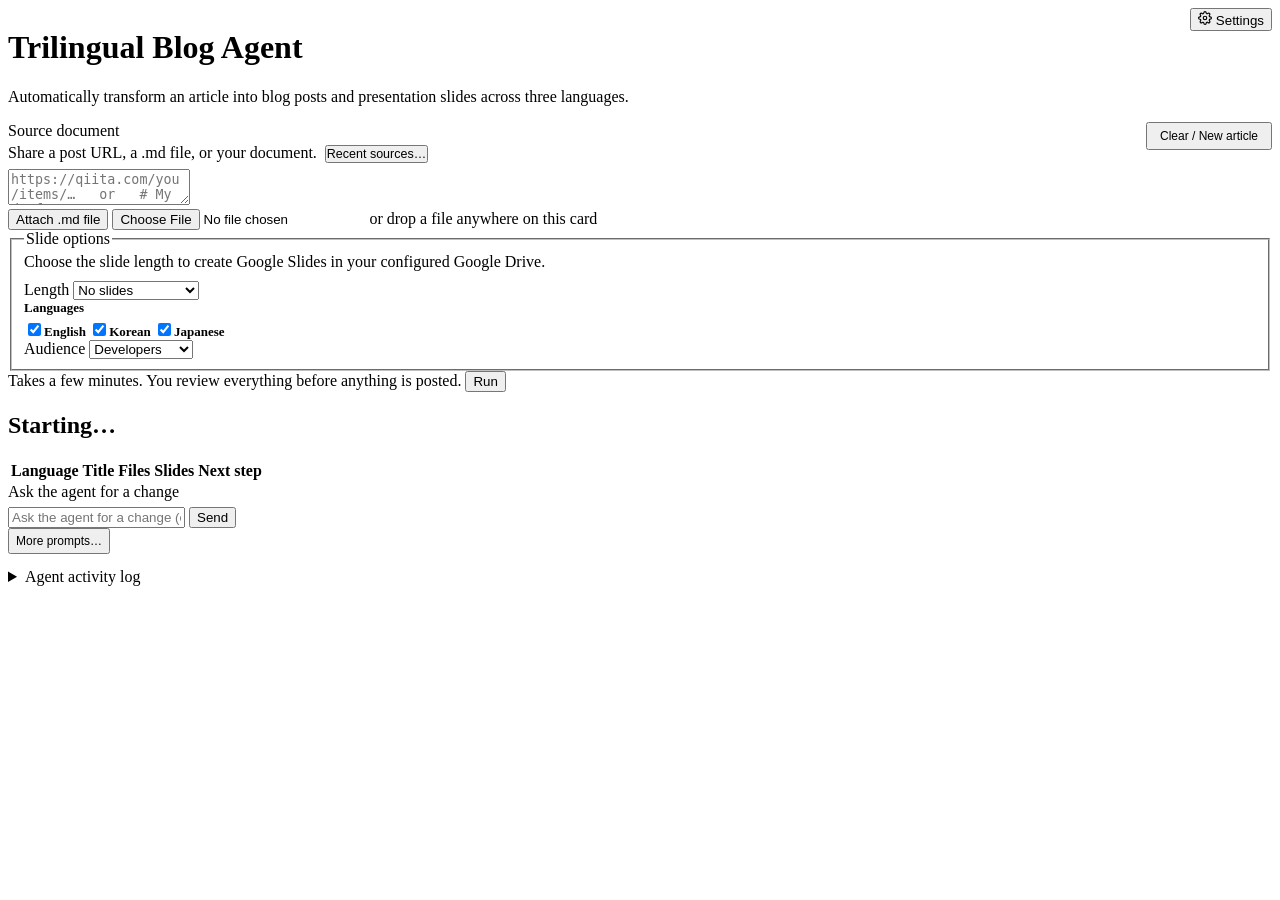
==== commit 6e427750: "feat(web): styles and script live in their own files; the pages run no inline script (WP-10) The sty" ====
--- a/app/static/index.html
+++ b/app/static/index.html
@@ -4,147 +4,7 @@
 <meta charset="utf-8">
 <meta name="viewport" content="width=device-width, initial-scale=1">
 <title>Trilingual Blog Agent</title>
-<style>
-  :root {
-    --bg:#f6f7f9; --surface:#fff; --text:#1c2128; --muted:#636c76; --line:#d8dee4;
-    --accent:#0969da; --accent-ink:#fff; --ok:#1a7f37; --warn:#9a6700; --bad:#cf222e;
-    --soft:#f0f3f6; --radius:8px; --control:32px;
-  }
-  @media (prefers-color-scheme: dark) {
-    :root { --bg:#0d1117; --surface:#161b22; --text:#e6edf3; --muted:#9198a1; --line:#30363d;
-      --accent:#4493f8; --accent-ink:#0d1117; --ok:#3fb950; --warn:#d29922; --bad:#f85149; --soft:#21262d; }
-  }
-  * { box-sizing:border-box; }
-  body { margin:0; background:var(--bg); color:var(--text); font:14px/1.5 system-ui,-apple-system,"Segoe UI",sans-serif; }
-  main { max-width:960px; margin:0 auto; padding:28px 16px 72px; display:grid; gap:16px; }
-  header h1 { font-size:20px; margin:0; }
-  header p { margin:2px 0 0; color:var(--muted); }
-  h2 { font-size:15px; margin:0; }
-  a { color:var(--accent); text-decoration:none; }
-  a:hover { text-decoration:underline; }
-  .card { background:var(--surface); border:1px solid var(--line); border-radius:var(--radius); padding:16px; }
-  .muted { color:var(--muted); }
-  .small { font-size:12.5px; }
-  .hidden { display:none !important; }
-
-  /* Controls: one height, one radius, three weights. */
-  button, .btn { height:var(--control); padding:0 12px; border-radius:6px; border:1px solid var(--line);
-    background:var(--surface); color:var(--text); font:inherit; font-weight:500; cursor:pointer; white-space:nowrap;
-    display:inline-flex; align-items:center; gap:6px; }
-  button:hover:not(:disabled) { background:var(--soft); }
-  button.primary { background:var(--accent); border-color:var(--accent); color:var(--accent-ink); }
-  button.primary:hover:not(:disabled) { filter:brightness(1.08); background:var(--accent); }
-  button.ghost { border-color:transparent; background:transparent; color:var(--accent); padding:0 6px; height:24px; }
-  button:disabled { opacity:.5; cursor:not-allowed; }
-  :focus-visible { outline:2px solid var(--accent); outline-offset:2px; }
-  input[type=text], select, textarea { font:inherit; color:var(--text); background:var(--surface);
-    border:1px solid var(--line); border-radius:6px; padding:0 10px; height:var(--control); width:100%; }
-  textarea { height:auto; padding:10px; resize:vertical; line-height:1.5; }
-  label.field { display:grid; gap:4px; font-weight:600; font-size:13px; }
-  label.field span.hint { font-weight:400; color:var(--muted); font-size:12.5px; }
-
-  /* Input form */
-  #source { min-height:96px; }
-  .under { display:flex; gap:10px; align-items:center; margin-top:8px; flex-wrap:wrap; }
-  fieldset { border:0; border-top:1px solid var(--line); margin:16px 0 0; padding:14px 0 0; }
-  legend { padding:0 8px 0 0; font-weight:600; font-size:13px; }
-  .grid3 { display:grid; grid-template-columns: 170px auto 1fr; gap:16px; align-items:start; }
-  @media (max-width:640px) { .grid3 { grid-template-columns:1fr; } }
-  .lang-checks { display:flex; gap:12px; align-items:center; height:32px; }
-  .check-inline { display:inline-flex; align-items:center; gap:5px; font-size:13px; cursor:pointer; user-select:none; }
-  .check-inline input { margin:0; cursor:pointer; }
-  .formfoot { display:flex; justify-content:space-between; align-items:center; gap:12px; margin-top:16px; }
-  #dropZone.over { outline:2px dashed var(--accent); outline-offset:-6px; }
-
-  /* Progress */
-  .runhead { display:flex; justify-content:space-between; align-items:baseline; gap:12px; flex-wrap:wrap; }
-  .runhead h2 { font-size:17px; }
-  ol.steps { list-style:none; display:flex; gap:6px; padding:0; margin:14px 0 0; flex-wrap:wrap; }
-  ol.steps.subrow { margin-top:8px; }
-  ol.steps li { flex:1 1 120px; border-top:3px solid var(--line); padding-top:6px; font-size:12.5px; color:var(--muted); }
-  ol.steps li.done { border-color:var(--ok); color:var(--text); }
-  ol.steps li.now { border-color:var(--accent); color:var(--text); font-weight:600; }
-  ol.steps li.spacer { border-top-color:transparent; visibility:hidden; pointer-events:none; }
-  .live { display:flex; gap:8px; align-items:center; margin-top:12px; min-height:22px; }
-  .live .last { color:var(--muted); overflow:hidden; text-overflow:ellipsis; white-space:nowrap; min-width:0; flex:1; }
-  .spinner { width:14px; height:14px; border:2px solid var(--line); border-top-color:var(--accent); border-radius:50%;
-    animation:spin 1s linear infinite; flex:none; }
-  @keyframes spin { to { transform:rotate(360deg); } }
-  .notice { border-radius:6px; padding:8px 12px; margin-top:12px; border:1px solid; display:flex; gap:10px; align-items:center; flex-wrap:wrap; }
-  .notice.err { border-color:var(--bad); } .notice.note { border-color:var(--warn); } .notice.ask { border-color:var(--accent); }
-  .notice .grow { flex:1; min-width:200px; }
-
-  /* Results table */
-  table.results { width:100%; border-collapse:collapse; }
-  table.results th { text-align:left; font-size:12px; font-weight:600; color:var(--muted); padding:0 10px 8px 0; white-space:nowrap; }
-  table.results td { padding:12px 10px 12px 0; border-top:1px solid var(--line); vertical-align:top; }
-  table.results td:last-child, table.results th:last-child { padding-right:0; }
-  table.results .who { font-weight:600; white-space:nowrap; }
-  table.results .lang .badge { display:inline-block; margin-top:6px; }
-  table.results .title { font-weight:600; min-width:180px; }
-  table.results .files a { display:inline-block; }
-  table.results .files div { display:flex; align-items:center; gap:4px; min-height:24px; white-space:nowrap; }
-  table.results .slides-col { min-width:140px; }
-  table.results .slides-col div { display:flex; align-items:center; gap:4px; min-height:24px; white-space:nowrap; }
-  .badge { font-size:12px; padding:1px 8px; border-radius:999px; border:1px solid var(--line); color:var(--muted); white-space:nowrap; }
-  .badge.ok { color:var(--ok); border-color:var(--ok); } .badge.warn { color:var(--warn); border-color:var(--warn); }
-  .next { display:grid; gap:6px; min-width:250px; }
-  .next .inline { display:flex; gap:6px; }
-  .next .inline input { flex:1; min-width:0; }
-  .tablewrap { overflow-x:auto; }
-  label.check { display:flex; gap:8px; align-items:center; margin-top:12px; font-size:13px; }
-  label.check input { width:16px; height:16px; }
-  .askrow { display:flex; gap:8px; }
-
-  details summary { cursor:pointer; color:var(--muted); font-weight:500; }
-  pre#log { background:#0d1117; color:#c9d1d9; padding:12px; border-radius:6px; max-height:300px; overflow:auto;
-    white-space:pre-wrap; font:12px/1.5 ui-monospace,monospace; margin:10px 0 0; }
-
-  dialog { border:1px solid var(--line); border-radius:var(--radius); padding:0; background:var(--surface); color:var(--text);
-    width:min(560px,92vw); }
-  dialog::backdrop { background:rgba(0,0,0,.45); }
-  dialog .body { padding:16px; display:grid; gap:10px; }
-  dialog .foot { padding:12px 16px; border-top:1px solid var(--line); display:flex; justify-content:flex-end; gap:8px; align-items:center; }
-  dialog h2 { font-size:16px; }
-  dl.summary { display:grid; grid-template-columns:auto 1fr; gap:4px 12px; margin:0; }
-  dl.summary dt { color:var(--muted); } dl.summary dd { margin:0; font-weight:500; overflow-wrap:anywhere; }
-  #confirmExtra:empty { display:none; }
-  #confirmChoices { display:grid; gap:6px; }
-  #confirmChoices:empty { display:none; }
-  label.choice { display:flex; gap:8px; align-items:baseline; cursor:pointer; }
-  #toast { position:fixed; left:50%; bottom:20px; transform:translateX(-50%); background:var(--text); color:var(--bg);
-    padding:8px 14px; border-radius:6px; max-width:90vw; z-index:10; }
-  footer { color:var(--muted); font-size:12.5px; text-align:center; }
-  .btn-settings { margin-top:4px; }
-  .platform-row { display:flex; justify-content:space-between; align-items:center; gap:12px; padding:10px 14px;
-    background:var(--soft); border:1px solid var(--line); border-radius:8px; }
-  .platform-meta { display:flex; flex-direction:column; gap:2px; }
-  .platform-lang { font-size:11px; font-weight:600; color:var(--muted); text-transform:uppercase; letter-spacing:0.04em; }
-  .platform-name { font-size:13.5px; font-weight:600; }
-  .platform-tags { display:flex; gap:6px; flex-wrap:wrap; justify-content:flex-end; }
-  .platform-tag { font-size:11.5px; font-weight:500; padding:2px 9px; border-radius:999px; border:1px solid var(--line);
-    color:var(--muted); white-space:nowrap; }
-  .platform-tag.ok { color:var(--ok); border-color:var(--ok); }
-  .platform-tag.warn { color:var(--warn); border-color:var(--warn); }
-  #settingsRows { display:grid; gap:8px; }
-  .reply { margin-top:10px; padding:8px 12px; border-left:3px solid var(--accent); background:var(--soft); border-radius:0 6px 6px 0;
-    white-space:pre-wrap; overflow-wrap:anywhere; }
-  .prompt-chips-bar { display:flex; justify-content:space-between; align-items:center; gap:8px; margin-top:8px; flex-wrap:wrap; }
-  .prompt-chips-list { display:flex; gap:6px; align-items:center; flex-wrap:wrap; flex:1; }
-  button.prompt-chip { display:inline-block; font-size:12.5px; line-height:1.4; height:auto; min-height:28px; padding:4px 12px;
-    border-radius:999px; border:1px solid var(--line); background:var(--soft); color:var(--text); cursor:pointer;
-    max-width:100%; white-space:normal; text-align:left; font-weight:400; }
-  button.prompt-chip:hover { border-color:var(--accent); color:var(--accent); }
-  .prompt-modal-list { display:grid; gap:6px; max-height:220px; overflow:auto; }
-  .prompt-modal-item { display:flex; justify-content:space-between; align-items:center; gap:8px; padding:6px 10px;
-    border:1px solid var(--line); border-radius:6px; background:var(--soft); font-size:13px; }
-  button.prompt-fill { border:0; background:transparent; color:var(--text); text-align:left;
-    padding:0; height:auto; cursor:pointer; flex:1; font-weight:400; overflow-wrap:anywhere; }
-  button.prompt-fill:hover { color:var(--accent); }
-  button.prompt-del { border:0; background:transparent; color:var(--muted); padding:0 4px;
-    height:auto; cursor:pointer; font-size:14px; line-height:1; }
-  button.prompt-del:hover { color:var(--bad); }
-</style>
+<link rel="stylesheet" href="/static/app.css">
 </head>
 <body>
 <main>
@@ -332,1294 +192,6 @@
 
 <div id="toast" class="hidden" role="status"></div>
 
-<script>
-const $ = (id) => document.getElementById(id);
-const UI_TRANSLATIONS = {
-  en: {
-    appTitle: "Trilingual Blog Agent",
-    subtitle: "Automatically transform an article into blog posts and presentation slides across three languages.",
-    settings: "Settings",
-    sourceTitle: "Source document",
-    sourceHint: "Share a post URL, a .md file, or your document.",
-    clearBtn: "Clear / New article",
-    attachBtn: "Attach .md file",
-    dropHint: "or drop a file anywhere on this card",
-    slideLegend: "Slide options",
-    slideHint: "Choose the slide length to create Google Slides in your configured Google Drive.",
-    lengthLabel: "Length",
-    languagesLabel: "Languages",
-    audienceLabel: "Audience",
-    formFoot: "Takes a few minutes. You review everything before anything is posted.",
-    runBtn: "Run",
-    askTitle: "Ask the agent for a change",
-    askHint: "For example “shorten the English title” or “make the Korean intro less formal”.",
-    askPlaceholder: "Ask the agent for a change (e.g. replace examples, adjust tone)...",
-    sendBtn: "Send",
-    logTitle: "Agent activity log",
-    settingsTitle: "Platforms & integrations",
-    settingsHint: "Blog platforms per language and Google Slides integration status.",
-    setupGuideLink: "Setup guide",
-    settingsNoteText: "Credentials stay on the server; this page never sees them.",
-    howApi: "Posted through the API",
-    howHtml: "Paste-ready HTML export",
-    statusReady: "✓ Ready",
-    statusConnected: "✓ Connected",
-    statusNoCred: "No credential · Setup",
-    statusSlidesOk: "✓ Access granted",
-    statusSlidesNo: "Not set up · Setup",
-    diagramsOn: "Diagrams drawn",
-    diagramsOff: "Diagrams off",
-    langSettingLabel: "Interface language",
-    langSettingHint: "Choose the display language for this web page.",
-    doneBtn: "Done",
-    colLang: "Language",
-    colTitle: "Title",
-    colFiles: "Files",
-    colSlides: "Slides",
-    colNext: "Next step",
-    createSlidesBtn: "Create slides…",
-    createDeckBtn: "Create deck…",
-    recreateDeckBtn: "Re-create slides…",
-    speakerNotes: "Speaker notes",
-    morePromptsBtn: "More prompts…",
-    promptsModalTitle: "Prompt library & history",
-    promptsModalHint: "Click a prompt to fill the box, edit if needed, and press Send.",
-    essentialPromptsLabel: "Essential actions",
-    historyPromptsLabel: "Your popular prompts",
-    clearHistoryBtn: "Clear history",
-    noHistoryText: "No custom prompts sent yet.",
-    recentSourcesBtn: "Recent sources…",
-    sourcesModalTitle: "Recent sources",
-    sourcesModalHint: "Click an item to fill the source box, or open its previous run.",
-    noSourceHistoryText: "No source documents recorded yet.",
-    openRunBtn: "Open run",
-    openOriginal: "Open original",
-    openPost: "Open post",
-    openDraft: "Open draft",
-    finalizeBtn: "Finalize",
-    postBtn: "Post…",
-    updatePostBtn: "Update post…",
-    registerUrlBtn: "Register URL",
-    finishedText: "Finished. Review the results below.",
-    stoppedText: "Stopped.",
-    summaryRunText: "· Summary of this run: ",
-    workingText: "Working",
-    elapsedText: "elapsed",
-    stepNames: {},
-    langNames: {Korean: "Korean", English: "English", Japanese: "Japanese"},
-    statusLabels: {
-      not_posted: "Not posted",
-      exported_for_manual_post: "Ready to paste",
-      draft: "Draft created",
-      published: "Published",
-      existing_source: "Original",
-    },
-  },
-  ko: {
-    appTitle: "Trilingual Blog Agent",
-    subtitle: "글 하나를 3개 국어 블로그 포스트와 발표 슬라이드로 자동 변환합니다.",
-    settings: "설정",
-    sourceTitle: "원본 문서",
-    sourceHint: "블로그 글 URL, .md 파일 또는 본문 텍스트를 입력하세요.",
-    clearBtn: "초기화 / 새 글 작성",
-    attachBtn: ".md 파일 첨부",
-    dropHint: "또는 이 카드 위에 파일을 끌어다 놓으세요",
-    slideLegend: "슬라이드 옵션",
-    slideHint: "연결된 Google Drive에 생성할 발표 슬라이드 분량을 선택하세요.",
-    lengthLabel: "발표 분량",
-    languagesLabel: "생성 언어",
-    audienceLabel: "대상 청중",
-    formFoot: "약 1~2분 소요됩니다. 모든 결과물은 게시 전에 직접 검토하고 수정할 수 있습니다.",
-    runBtn: "실행",
-    askTitle: "에이전트에게 수정 요청",
-    askHint: "예: “영어 블로그 제목을 더 간결하게 줄여줘” 또는 “한국어 도입부를 부드럽게 다듬어줘”.",
-    askPlaceholder: "수정할 내용을 입력하세요 (예: 제목 축약, 문체 변경, 슬라이드 재생성)...",
-    sendBtn: "전송",
-    logTitle: "에이전트 실행 로그",
-    settingsTitle: "연동 플랫폼 및 서비스",
-    settingsHint: "언어별 블로그 플랫폼 및 Google Slides 연동 상태입니다.",
-    setupGuideLink: "설정 가이드",
-    settingsNoteText: "인증 정보는 서버에만 안전하게 보관되며 웹 페이지로 노출되지 않습니다.",
-    howApi: "REST API 자동 게시",
-    howHtml: "붙여넣기용 HTML 생성",
-    statusReady: "✓ 사용 가능",
-    statusConnected: "✓ 연결됨",
-    statusNoCred: "미설정 · 가이드",
-    statusSlidesOk: "✓ 연결됨",
-    statusSlidesNo: "미설정 · 가이드",
-    diagramsOn: "다이어그램 이미지 변환 켜짐",
-    diagramsOff: "다이어그램 이미지 변환 꺼짐",
-    langSettingLabel: "화면 표시 언어",
-    langSettingHint: "웹 페이지에 표시할 언어를 선택하세요.",
-    doneBtn: "완료",
-    colLang: "언어",
-    colTitle: "제목",
-    colFiles: "파일",
-    colSlides: "슬라이드",
-    colNext: "다음 단계",
-    createSlidesBtn: "슬라이드 생성…",
-    createDeckBtn: "덱 생성…",
-    recreateDeckBtn: "슬라이드 재생성…",
-    speakerNotes: "발표자 노트",
-    morePromptsBtn: "전체 프롬프트…",
-    promptsModalTitle: "프롬프트 라이브러리 및 히스토리",
-    promptsModalHint: "항목을 클릭해 입력창에 채운 뒤 필요시 수정하고 전송을 누르세요.",
-    essentialPromptsLabel: "필수 기능 프롬프트",
-    historyPromptsLabel: "자주 사용한 프롬프트 (인기순)",
-    clearHistoryBtn: "기록 비우기",
-    noHistoryText: "아직 직접 전송한 프롬프트 기록이 없습니다.",
-    recentSourcesBtn: "최근 원본 문서…",
-    sourcesModalTitle: "최근 원본 문서",
-    sourcesModalHint: "항목을 클릭해 입력창에 채우거나 이전 실행 결과를 바로 여세요.",
-    noSourceHistoryText: "아직 저장된 원본 문서 기록이 없습니다.",
-    openRunBtn: "결과 열기",
-    openOriginal: "원본 글 열기",
-    openPost: "게시된 글 열기",
-    openDraft: "초안 열기",
-    finalizeBtn: "검토 완료",
-    postBtn: "게시하기…",
-    updatePostBtn: "게시물 업데이트…",
-    registerUrlBtn: "URL 등록",
-    finishedText: "완료되었습니다. 아래에서 결과를 확인하세요.",
-    stoppedText: "중지됨.",
-    summaryRunText: "· 실행 요약 보고서: ",
-    workingText: "작업 진행 중",
-    elapsedText: "경과",
-    stepNames: {
-      "Source document": "원본 문서 확인",
-      "Transform": "번역 및 변환",
-      "Prepare posts": "블로그 글 준비",
-      "Prepare slides": "슬라이드 제작",
-      "Summarize": "결과 요약",
-      "Review & edit": "검토 및 편집",
-      "Finalize posts": "원고 확정",
-      "Approve & draft": "승인 및 초안 생성",
-      "Publish posts": "블로그 게시",
-      "Verify & complete": "게시 확인 및 완료",
-    },
-    langNames: {Korean: "한국어", English: "영어", Japanese: "일본어"},
-    statusLabels: {
-      not_posted: "미게시",
-      exported_for_manual_post: "붙여넣기 준비됨",
-      draft: "초안 생성됨",
-      published: "게시 완료",
-      existing_source: "원본",
-    },
-  },
-  ja: {
-    appTitle: "Trilingual Blog Agent",
-    subtitle: "記事から3言語のブログ投稿と発表スライドを自動生成します。",
-    settings: "設定",
-    sourceTitle: "元記事（ソース）",
-    sourceHint: "記事のURL、.mdファイル、または本文テキストを入力してください。",
-    clearBtn: "クリア / 新規作成",
-    attachBtn: ".mdファイルを添付",
-    dropHint: "またはこのカードにファイルをドロップ",
-    slideLegend: "スライド作成オプション",
-    slideHint: "連携済みのGoogle Driveに作成する発表スライドの分量を指定します。",
-    lengthLabel: "発表時間・枚数",
-    languagesLabel: "作成する言語",
-    audienceLabel: "対象読者・聴衆",
-    formFoot: "1〜2分ほどかかります。公開前にすべての内容を確認・編集できます。",
-    runBtn: "実行",
-    askTitle: "エージェントに修正を依頼",
-    askHint: "例:「英語記事のタイトルをもっと簡潔にして」「韓国語記事の導入部をやわらかくして」",
-    askPlaceholder: "修正したい内容を入力してください（例: タイトルの短縮、トーン調整、スライド再作成）...",
-    sendBtn: "送信",
-    logTitle: "エージェント実行ログ",
-    settingsTitle: "連携プラットフォーム・サービス",
-    settingsHint: "言語別のブログ投稿先とGoogle Slidesの連携ステータスです。",
-    setupGuideLink: "セットアップガイド",
-    settingsNoteText: "認証情報はサーバー側で安全に管理され、この画面には表示されません。",
-    howApi: "REST API 自動連携",
-    howHtml: "貼り付け用 HTML 出力",
-    statusReady: "✓ 利用可能",
-    statusConnected: "✓ 連携済み",
-    statusNoCred: "未設定 · ガイド",
-    statusSlidesOk: "✓ 連携済み",
-    statusSlidesNo: "未設定 · ガイド",
-    diagramsOn: "図表レンダリング有効",
-    diagramsOff: "図表レンダリング無効",
-    langSettingLabel: "画面の表示言語",
-    langSettingHint: "このページの表示言語を選択してください。",
-    doneBtn: "完了",
-    colLang: "言語",
-    colTitle: "タイトル",
-    colFiles: "ファイル",
-    colSlides: "スライド",
-    colNext: "次のステップ",
-    createSlidesBtn: "スライド作成…",
-    createDeckBtn: "デッキ作成…",
-    recreateDeckBtn: "スライド再作成…",
-    speakerNotes: "発表者ノート",
-    morePromptsBtn: "すべてのプロンプト…",
-    promptsModalTitle: "プロンプトライブラリ＆履歴",
-    promptsModalHint: "項目をクリックして入力欄に入れ、必要に応じて編集し送信します。",
-    essentialPromptsLabel: "定番プロンプト",
-    historyPromptsLabel: "よく使うプロンプト（人気順）",
-    clearHistoryBtn: "履歴をクリア",
-    noHistoryText: "まだ送信されたカスタムプロンプトはありません。",
-    recentSourcesBtn: "最近のソース…",
-    sourcesModalTitle: "最近のソース記事",
-    sourcesModalHint: "項目をクリックして入力欄に入れるか、前回の実行結果を開きます。",
-    noSourceHistoryText: "まだ記録されたソース記事はありません。",
-    openRunBtn: "結果を開く",
-    openOriginal: "元記事を開く",
-    openPost: "公開記事を開く",
-    openDraft: "下書きを開く",
-    finalizeBtn: "確定する",
-    postBtn: "投稿する…",
-    updatePostBtn: "投稿を更新…",
-    registerUrlBtn: "URLを登録",
-    finishedText: "完了しました。以下の結果をご確認ください。",
-    stoppedText: "停止しました。",
-    summaryRunText: "· 実行サマリー: ",
-    workingText: "処理中",
-    elapsedText: "経過",
-    stepNames: {
-      "Source document": "元記事の取得",
-      "Transform": "翻訳・変換",
-      "Prepare posts": "ブログ記事の作成",
-      "Prepare slides": "スライドの作成",
-      "Summarize": "サマリー作成",
-      "Review & edit": "確認・編集",
-      "Finalize posts": "記事の確定",
-      "Approve & draft": "承認・下書き作成",
-      "Publish posts": "記事の公開",
-      "Verify & complete": "公開確認・完了",
-    },
-    langNames: {Korean: "韓国語", English: "英語", Japanese: "日本語"},
-    statusLabels: {
-      not_posted: "未投稿",
-      exported_for_manual_post: "貼り付け準備完了",
-      draft: "下書き作成済み",
-      published: "公開済み",
-      existing_source: "原文",
-    },
-  }
-};
-const UI_LANG_KEY = "tba.ui_lang";
-let currentUiLang = localStorage.getItem(UI_LANG_KEY) || "en";
-
-function applyUiLanguage(lang) {
-  if (!UI_TRANSLATIONS[lang]) lang = "en";
-  currentUiLang = lang;
-  localStorage.setItem(UI_LANG_KEY, lang);
-  document.documentElement.lang = lang;
-  if ($("uiLanguageSelect")) $("uiLanguageSelect").value = lang;
-  const t = UI_TRANSLATIONS[lang];
-  for (const [key, text] of Object.entries(t)) {
-    const nodes = document.querySelectorAll(`[data-i18n="${key}"]`);
-    nodes.forEach((node) => {
-      if (node.tagName === "INPUT" || node.tagName === "TEXTAREA") {
-        node.placeholder = text;
-      } else {
-        node.textContent = text;
-      }
-    });
-  }
-  const ths = document.querySelectorAll("table.results thead th");
-  if (ths.length >= 5) {
-    ths[0].textContent = t.colLang;
-    ths[1].textContent = t.colTitle;
-    ths[2].textContent = t.colFiles;
-    ths[3].textContent = t.colSlides;
-    ths[4].textContent = t.colNext;
-  }
-  if ($("setupGuideAnchor") && typeof setupUrlForLang === "function") {
-    $("setupGuideAnchor").href = setupUrlForLang(lang);
-  }
-  if (typeof renderSettingsRows === "function" && config && $("settingsModal") && $("settingsModal").open) {
-    renderSettingsRows();
-  }
-  if (typeof renderPromptChips === "function") {
-    renderPromptChips();
-  }
-  if (typeof renderPromptsModal === "function" && $("promptsModal") && $("promptsModal").open) {
-    renderPromptsModal();
-  }
-  if (typeof ensurePromptHistoryLocalized === "function") {
-    ensurePromptHistoryLocalized();
-  }
-  if (typeof renderSourcesModal === "function" && $("sourcesModal") && $("sourcesModal").open) {
-    renderSourcesModal();
-  }
-  if (state && state.overview && typeof render === "function") {
-    liveKey = null;
-    shownRows = "";
-    shownNotices = "";
-    render(state);
-  }
-}
-
-const STATUS = {
-  not_posted: ["Not posted", ""], exported_for_manual_post: ["Ready to paste", "warn"],
-  draft: ["Draft created", "ok"], published: ["Published", "ok"], existing_source: ["Original", "ok"],
-};
-const SETTINGS_KEY = "tba.settings", LAST_RUN_KEY = "tba.lastRun";
-const RUN_ID = /^[0-9a-f]{32}$/;
-let jobId = null, timer = null, state = null, missed = 0, restoredJob = null;
-let shownRows = "", shownNotices = "", config = null;
-let busySince = null, lastLogAt = Date.now(), lastLogLength = 0, liveKey = null;
-const typed = {};  // values typed into the table survive re-rendering
-
-function el(tag, attrs = {}, ...children) {
-  const node = document.createElement(tag);
-  for (const [k, v] of Object.entries(attrs)) {
-    if (k === "class") node.className = v;
-    else if (k.startsWith("on")) node.addEventListener(k.slice(2), v);
-    else if (v !== null && v !== undefined && v !== false) node.setAttribute(k, v === true ? "" : v);
-  }
-  node.append(...children.filter((c) => c !== null && c !== undefined && c !== false));
-  return node;
-}
-function toast(text, ms = 4000) {
-  $("toast").textContent = text; $("toast").classList.remove("hidden");
-  clearTimeout(toast.t); toast.t = setTimeout(() => $("toast").classList.add("hidden"), ms);
-}
-function clock(ms) {
-  const s = Math.max(0, Math.round(ms / 1000));
-  return s < 60 ? `${s}s` : `${Math.floor(s / 60)}m ${String(s % 60).padStart(2, "0")}s`;
-}
-async function api(path, body, method) {
-  const response = await fetch(path, body === undefined ? {} : {
-    method: method || "POST", headers: {"Content-Type": "application/json"}, body: JSON.stringify(body)});
-  let data = null;
-  try { data = await response.json(); } catch (e) {}
-  if (!response.ok) {
-    const detail = data && data.detail;
-    const error = new Error(typeof detail === "string" ? detail : detail ? detail.map((d) => d.msg).join("; ") : response.statusText);
-    error.status = response.status;
-    throw error;
-  }
-  return data;
-}
-const fileUrl = (name) => `/api/jobs/${jobId}/files/${encodeURIComponent(name)}`;
-
-// One dialog for every action that writes outside this machine.
-// Resolves to true or false; with ``choices`` to the chosen value, or null when cancelled.
-function confirmAction({title, summary, extra, validate, note, okLabel, choices}) {
-  return new Promise((resolve) => {
-    $("confirmTitle").textContent = title;
-    $("confirmSummary").replaceChildren(...(summary || []).flatMap(([k, v]) => [el("dt", {}, k), el("dd", {}, v)]));
-    $("confirmExtra").replaceChildren(...(extra || []));
-    $("confirmChoices").replaceChildren(...(choices || []).map((choice, i) => el("label", {class: "choice"},
-      el("input", {type: "radio", name: "confirmChoice", value: choice.value, checked: i === 0}),
-      el("span", {}, el("strong", {}, choice.label), el("span", {class: "muted"}, " · " + choice.hint)))));
-    $("confirmNote").textContent = note || "";
-    $("confirmOk").textContent = okLabel;
-    const dialog = $("confirmDialog");
-    const done = (ok) => {
-      if (ok && validate && !validate()) return;
-      const picked = dialog.querySelector("input[name=confirmChoice]:checked");
-      dialog.close(); $("confirmOk").onclick = $("confirmCancel").onclick = dialog.oncancel = null;
-      resolve(choices ? (ok && picked ? picked.value : null) : ok);
-    };
-    $("confirmOk").onclick = () => done(true);
-    $("confirmCancel").onclick = () => done(false);
-    dialog.oncancel = () => done(false);
-    dialog.showModal();
-  });
-}
-
-async function act(path, body) {
-  try { await api(`/api/jobs/${jobId}/${path}`, body); busySince = Date.now(); await poll(); }
-  catch (error) { toast(error.message, 6000); }
-}
-
-function keep(key, attrs) {
-  const input = el("input", {type: "text", value: typed[key] || "", ...attrs});
-  input.addEventListener("input", () => { typed[key] = input.value; });
-  return input;
-}
-
-function languageRow(row, busy, postsBusy) {
-  const t = UI_TRANSLATIONS[currentUiLang] || UI_TRANSLATIONS.en;
-  const pBusy = postsBusy !== undefined ? postsBusy : busy;
-  // "Ready to paste" would be untrue for a text nobody has finalized yet.
-  const shown = row.status === "exported_for_manual_post" && row.next === "review" ? "not_posted" : row.status;
-  const [, tone] = STATUS[shown] || [shown, ""];
-  const label = (t.statusLabels && t.statusLabels[shown]) || (STATUS[shown] ? STATUS[shown][0] : shown);
-  const langName = (t.langNames && t.langNames[row.language_name]) || row.language_name;
-
-  // Files: the posts. Editing starts from the preview a link opens.
-  const files = el("td", {class: "files"}, ...row.files.map((name) => el("div", {},
-    el("a", {href: fileUrl(name), target: "_blank", rel: "noopener"}, name))));
-
-  // Slides: the deck and the speaker notes of this language, nothing of another.
-  const slideItems = [];
-  if (row.deck && row.deck.url) slideItems.push(el("div", {},
-    el("a", {href: row.deck.url, target: "_blank", rel: "noopener", style: "font-weight:600"}, "Google Slides")));
-  if (row.slides_file) {
-    slideItems.push(el("div", {class: "muted small"},
-      el("a", {href: fileUrl(row.slides_file), target: "_blank", rel: "noopener", title: row.slides_file}, t.speakerNotes || "Speaker notes")));
-    if (!(row.deck && row.deck.url)) slideItems.push(el("div", {},
-      el("button", {type: "button", class: "ghost", disabled: busy, onclick: () => createDeck(row, false)}, t.createDeckBtn || "Create deck…")));
-  }
-  const slidesCol = el("td", {class: "slides-col"}, ...(slideItems.length > 0 ? slideItems : [el("span", {class: "muted"}, "–")]));
-
-  // Next step: review, finalize, approve, post. Only the one that is next is shown.
-  const next = el("div", {class: "next"});
-  const link = (text) => el("a", {href: row.url, target: "_blank", rel: "noopener"}, text);
-  const drafted = row.status === "draft";
-  if (row.next === "original") next.append(link(t.openOriginal || "Open original"));
-  else if (row.next === "public") next.append(link(t.openPost || "Open post"));
-  else {
-    if (row.url) next.append(link(drafted ? (t.openDraft || "Open draft") : (t.openPost || "Open post")));
-    if (row.next === "review") {
-      const reviewHint = currentUiLang === "ko"
-        ? (drafted ? "초안 생성 후 제목이나 본문이 수정되었습니다. 검토 완료를 눌러 반영하세요." : `post.${row.language}.md 파일을 검토하고 필요하면 수정한 뒤 검토 완료를 누르세요.`)
-        : currentUiLang === "ja"
-        ? (drafted ? "下書き作成後にタイトルまたは本文が変更されました。確定して更新してください。" : `post.${row.language}.md を確認・編集し、準備ができたら確定してください。`)
-        : (drafted ? "The title or text changed after the draft was made. Finalize it to update the post." : `Review post.${row.language}.md and edit it if needed. Finalize it when it is ready.`);
-      next.append(el("span", {class: "muted small"}, reviewHint),
-        el("div", {class: "inline"}, el("button", {class: "primary", type: "button", disabled: pBusy, onclick: () => finalize(row)}, t.finalizeBtn || "Finalize")));
-    } else if (row.next === "post") {
-      const postHint = currentUiLang === "ko"
-        ? "원고가 확정되었습니다. 게시 승인 시 태그와 초안/공개 여부를 선택할 수 있습니다."
-        : currentUiLang === "ja"
-        ? "確定済みです。承認時にタグと下書き・公開を選択できます。"
-        : "Finalized. You choose tags and draft or public when you approve.";
-      next.append(
-        el("span", {class: "muted small"}, postHint),
-        el("div", {class: "inline"}, el("button", {class: "primary", type: "button", disabled: pBusy,
-          onclick: () => postDraft(row, drafted)}, drafted ? (t.updatePostBtn || "Update post…") : (t.postBtn || "Post…"))));
-    } else if (row.next === "paste") {
-      const pasteHint = currentUiLang === "ko"
-        ? "원고가 확정되었습니다. naver_blog.html 내용을 네이버 에디터에 붙여넣어 발행한 뒤 URL을 등록하세요."
-        : currentUiLang === "ja"
-        ? "確定済みです。naver_blog.html をNaverエディタに貼り付けて公開し、URLを登録してください。"
-        : "Finalized. Paste naver_blog.html into the Naver editor, post, then register the URL.";
-      const url = keep(`url:${row.platform}`, {placeholder: "URL after you post it", "aria-label": `URL on ${row.platform_name}`});
-      next.append(el("div", {class: "inline"}, url, el("button", {type: "button", disabled: pBusy, onclick: () => recordUrl(row, url.value)}, t.registerUrlBtn || "Register URL")),
-        el("span", {class: "muted small"}, pasteHint));
-    }
-  }
-  return el("tr", {},
-    el("td", {class: "lang"}, el("div", {class: "who"}, langName), el("span", {class: "badge " + tone}, label)),
-    el("td", {class: "title"}, row.title),
-    files,
-    slidesCol,
-    el("td", {}, next));
-}
-
-function render(data) {
-  state = {...state, ...data};
-  const o = data.overview, busy = data.busy;
-  if (busy && !busySince) { busySince = Date.now(); $("logBox").open = true; }
-  if (!busy) busySince = null;
-  if (data.log.length !== lastLogLength) {
-    lastLogLength = data.log.length;
-    lastLogAt = Date.now();
-    $("log").textContent = data.log.join("\n\n");
-    $("log").scrollTop = $("log").scrollHeight;
-    if (busy) $("logBox").open = true;
-  }
-
-  $("progress").classList.remove("hidden");
-  $("clearRun").classList.remove("hidden");
-  if (o.source_text) {
-    recordSourceUsage(o.source_text, o.title || "", jobId || "");
-  }
-  if (restoredJob !== jobId && o.source_text) {
-    restoredJob = jobId;
-    if (!$("source").value.trim() && document.activeElement !== $("source")) {
-      $("source").value = cleanSourceText(o.source_text);
-    }
-  }
-  const t = UI_TRANSLATIONS[currentUiLang] || UI_TRANSLATIONS.en;
-  const readingText = currentUiLang === "ko" ? "원본 문서를 읽는 중…" : currentUiLang === "ja" ? "元記事を読み込み中…" : "Reading the source document…";
-  const noArticleText = currentUiLang === "ko" ? "저장된 원고가 없습니다" : currentUiLang === "ja" ? "記事が保存されませんでした" : "No article was stored";
-  $("articleTitle").textContent = o.title || (busy ? readingText : noArticleText);
-  // The server says which steps are done, judged against what this run was asked for.
-  const firstOpen = data.progress.findIndex((step) => !step.done);
-  const postSteps = data.post_progress || [];
-  const postsBusy = data.posts_busy !== undefined ? data.posts_busy : busy;
-  const postsReady = !postsBusy && data.progress.length > 0;
-  const firstPostOpen = postSteps.findIndex((step) => !step.done);
-  const stepLi = (step, isNow) => {
-    const label = (t.stepNames && t.stepNames[step.name]) || step.name;
-    return el("li", {class: step.done ? "done" : (isNow ? "now" : "")}, (step.done ? "✓ " : "") + label);
-  };
-  const spacerLi = () => el("li", {class: "spacer"}, "");
-
-  if (data.progress.length >= 5 && postSteps.length >= 5) {
-    // Row 1: Source document | Transform | Prepare posts | Summarize | Review & edit
-    $("steps").replaceChildren(
-      stepLi(data.progress[0], busy && firstOpen === 0),
-      stepLi(data.progress[1], busy && firstOpen === 1),
-      stepLi(data.progress[2], busy && firstOpen === 2),
-      stepLi(data.progress[4], busy && firstOpen === 4),
-      stepLi(postSteps[0], postsReady && firstPostOpen === 0)
-    );
-    // Row 2: Prepare slides directly beneath Prepare posts (column 3)
-    $("slideSteps").replaceChildren(
-      spacerLi(),
-      spacerLi(),
-      stepLi(data.progress[3], busy && firstOpen === 3),
-      spacerLi(),
-      spacerLi()
-    );
-    // Row 3: Finalize posts | Approve & draft | Publish posts | Verify & complete
-    $("nextSteps").replaceChildren(
-      stepLi(postSteps[1], postsReady && firstPostOpen === 1),
-      stepLi(postSteps[2], postsReady && firstPostOpen === 2),
-      stepLi(postSteps[3], postsReady && firstPostOpen === 3),
-      stepLi(postSteps[4], postsReady && firstPostOpen === 4),
-      spacerLi()
-    );
-  } else {
-    $("steps").replaceChildren(...data.progress.map((step, i) => stepLi(step, busy && i === firstOpen)));
-    $("slideSteps").replaceChildren();
-    $("nextSteps").replaceChildren(...postSteps.map((step, i) => stepLi(step, postsReady && i === firstPostOpen)));
-  }
-  drawLive();
-
-  const notices = [];
-  if (data.error) notices.push(el("div", {class: "notice err"}, el("span", {class: "grow"}, "Stopped with an error: " + data.error)));
-  if (data.notice) notices.push(el("div", {class: "notice note"}, el("span", {class: "grow"}, data.notice)));
-  if (!busy) for (const approval of data.approvals) notices.push(el("div", {class: "notice ask"},
-    el("span", {class: "grow"}, approval.hint, data.approvals.length > 1
-      ? el("div", {class: "muted small"}, "The agent takes one answer at a time: answering this one declines the others.") : null),
-    el("button", {type: "button", onclick: () => act("approval", {id: approval.id, confirmed: false})}, "Decline"),
-    el("button", {type: "button", class: "primary", onclick: () => act("approval", {id: approval.id, confirmed: true})}, "Approve")));
-  // Rebuilt only when something changed: a button replaced between a press
-  // and its release would swallow the click.
-  const noticesKey = JSON.stringify([data.error, data.notice, busy ? [] : data.approvals]);
-  if (noticesKey !== shownNotices) { shownNotices = noticesKey; $("notices").replaceChildren(...notices); }
-
-  const rows = o.rows.filter((r) => r.title)
-    .sort((a, b) => (b.language === o.source_language) - (a.language === o.source_language));
-  $("langs").classList.toggle("hidden", rows.length === 0);
-  // Rebuilding a row would wipe what is being typed into it, so wait while a
-  // text box in the table has the focus; a focused button does not hold it up.
-  const active = document.activeElement;
-  const rowsKey = JSON.stringify([rows, busy, postsBusy]);
-  if (rowsKey !== shownRows && !($("rows").contains(active) && active.tagName === "INPUT")) {
-    shownRows = rowsKey;
-    $("rows").replaceChildren(...rows.map((row) => languageRow(row, busy, postsBusy)));
-  }
-
-  $("askCard").classList.toggle("hidden", !o.title && !busy && data.log.length === 0);
-  $("reply").classList.toggle("hidden", !data.reply);
-  $("reply").textContent = data.reply || "";
-  $("run").disabled = busy;
-  $("send").disabled = busy;
-  $("send").title = busy ? "The agent is still working." : "";
-}
-
-function drawLive() {
-  if (!state || !jobId || !state.overview) return;
-  const t = UI_TRANSLATIONS[currentUiLang] || UI_TRANSLATIONS.en;
-  const lastLine = (state.log && state.log.length ? state.log[state.log.length - 1] : "").split("\n")[0];
-  if (missed >= 2) {
-    liveKey = null;
-    $("elapsed").textContent = "";
-    $("live").replaceChildren(el("span", {class: "muted"}, "Lost contact with the server. Trying again…"));
-  } else if (state.busy) {
-    liveKey = null;
-    $("elapsed").textContent = `${clock(Date.now() - (busySince || Date.now()))} ${t.elapsedText || "elapsed"}`;
-    $("live").replaceChildren(el("span", {class: "spinner"}), el("span", {}, t.workingText || "Working"),
-      el("span", {class: "last"}, `· ${lastLine || "starting"} · quiet for ${clock(Date.now() - lastLogAt)}`));
-  } else {
-    const manifest = state.overview.manifest;
-    const stopped = Boolean(state.error || (!state.overview.title && state.notice));
-    const key = `${jobId}|${currentUiLang}|${stopped ? "stopped" : "finished"}|${manifest || ""}`;
-    if (key === liveKey) return;   // keep the link in place; a rebuilt link can swallow a click
-    liveKey = key;
-    $("elapsed").textContent = "";
-    const done = [el("span", {class: "muted"}, stopped ? (t.stoppedText || "Stopped.") : (t.finishedText || "Finished. Review the results below."))];
-    if (manifest) done.push(el("span", {class: "muted"}, t.summaryRunText || "· Summary of this run: ", el("a", {href: fileUrl(manifest), target: "_blank", rel: "noopener"}, manifest)));
-    $("live").replaceChildren(...done);
-  }
-}
-setInterval(drawLive, 1000);
-
-function forget(message) {
-  clearInterval(timer); jobId = null; state = null; missed = 0; restoredJob = null;
-  history.replaceState(null, "", location.pathname);
-  localStorage.removeItem(LAST_RUN_KEY);
-  $("run").disabled = false;
-  $("clearRun").classList.add("hidden");
-  for (const id of ["progress", "langs", "askCard"]) $(id).classList.add("hidden");
-  if (message) toast(message, 8000);
-}
-
-async function poll() {
-  if (!jobId) return;
-  try { render(await api(`/api/jobs/${jobId}`)); missed = 0; }
-  catch (error) {
-    if (error.status === 404) forget(state && state.overview ? "That run is not on this server any more. Its files remain in the workspace folder." : "");
-    else { missed += 1; if (missed === 2) $("run").disabled = false; drawLive(); }
-  }
-}
-
-const TAG_RULES = {
-  qiita:
-    'Qiita takes one to five tags without spaces, separated by commas.',
-  devto:
-    'DEV Community takes up to four tags, lowercase letters and digits only, separated by commas.',
-};
-function checkTags(platform, tags) {
-  if (platform === "qiita") {
-    if (tags.length < 1 || tags.length > 5 || tags.some((t) => /\s/.test(t)))
-      return TAG_RULES.qiita;
-  } else if (platform === "devto") {
-    if (tags.length > 4 || tags.some((t) => !/^[a-z0-9]{1,30}$/.test(t)))
-      return TAG_RULES.devto;
-  }
-  return null;
-}
-async function postDraft(row, update) {
-  const isQiita = row.platform === "qiita";
-  const ruleText = TAG_RULES[row.platform] || "";
-  const tagInput = keep(`tags:${row.platform}`, {
-    id: "confirmTags",
-    placeholder: isQiita ? "Python, Docker, GCP, AI, Architecture" : "python, docker, gcp, tutorial",
-    "aria-label": `Tags for ${row.platform_name}`,
-  });
-  const tagError = el("span", {class: "small hidden", style: "color:var(--bad); font-weight:400"}, "");
-  tagInput.addEventListener("input", () => tagError.classList.add("hidden"));
-  let parsedTags = [];
-  // The person approving decides the tags and how far the post goes; the agent cannot.
-  const visibility = await confirmAction({
-    title: `${update ? "Update the post" : "Post"} on ${row.platform_name}?`,
-    summary: [["Title", row.title]],
-    extra: [el("label", {class: "field", for: "confirmTags"}, "Tags", tagInput, el("span", {class: "hint"}, ruleText), tagError)],
-    validate: () => {
-      parsedTags = tagInput.value.split(",").map((t) => (isQiita ? t.trim() : t.trim().toLowerCase())).filter(Boolean);
-      const err = checkTags(row.platform, parsedTags);
-      if (err) { tagError.textContent = err; tagError.classList.remove("hidden"); tagInput.focus(); return false; }
-      return true;
-    },
-    choices: [
-      {value: "draft", label: "Draft", hint: "Not public. You publish it yourself on the site."},
-      {value: "public", label: "Public", hint: "Visible to everyone as soon as you approve."}],
-    note: "This uses your account on that platform.", okLabel: "Approve and post"});
-  if (visibility) act("draft", {platform: row.platform, tags: parsedTags, approved: true, public: visibility === "public"});
-}
-async function finalize(row) {
-  try {
-    let done = await api(`/api/jobs/${jobId}/finalize`, {language: row.language});
-    if (done.needs_acknowledgement) {
-      // Shown as type and line only; the values never leave the server.
-      const accepted = await confirmAction({
-        title: `The ${row.language_name} text has values that look like credentials`,
-        summary: done.findings.slice(0, 40).map((f) => [`Line ${f.line}`, f.type.replaceAll("_", " ").toLowerCase()]),
-        note: `${done.findings.length} in all${done.findings.length > 40 ? ", the first 40 shown" : ""}. Remove them in the editor if they are real. If they are examples, you can finalize anyway.`,
-        okLabel: "They are not real: finalize"});
-      if (!accepted) return;
-      done = await api(`/api/jobs/${jobId}/finalize`, {language: row.language, acknowledge_findings: true});
-    }
-    if (done.check && !done.check.passed) toast(`Finalized. Note: its structure differs from the source: ${done.check.errors.join(" ")}`, 9000);
-    await poll();
-  } catch (error) { toast(error.message, 6000); }
-}
-function recordUrl(row, url) {
-  if (!/^https:\/\/\S+$/.test(url.trim())) { toast("Enter the https URL of the post."); return; }
-  act("url", {platform: row.platform, url: url.trim()});
-}
-async function loadConfig() {
-  if (!config) config = await api("/api/config");
-  return config;
-}
-async function createDeck(row, replan = false) {
-  // Name the account, so a deck never lands in a Drive nobody expected.
-  let account = null;
-  try { account = (await loadConfig()).slides_account; } catch (e) {}
-  const hasPlan = Boolean(row.slides_file);
-  const willReplan = replan || !hasPlan;
-  const isRecreating = willReplan && row.deck && row.deck.url;
-
-  let title = `Create the ${row.language_name} Google Slides deck?`;
-  let okLabel = "Approve and create";
-  if (isRecreating) {
-    title = `Re-create the ${row.language_name} slides and deck?`;
-    okLabel = "Approve and re-create";
-  } else if (willReplan) {
-    title = `Generate slides and create the ${row.language_name} deck?`;
-  }
-
-  const fromDesc = willReplan ? `the latest post.${row.language}.md` : (row.slides_file || "speaker notes");
-  const whereDesc = account ? `a new file in the Google Drive of ${account}` : "a new file in your Google Drive";
-  const ok = await confirmAction({
-    title: title,
-    summary: [["From", fromDesc], ["Where", whereDesc], ["Contains", "one slide per minute, script in the speaker notes"]],
-    okLabel: okLabel});
-  if (ok) act("deck", {language: row.language, approved: true, replan: willReplan});
-}
-function exportPdf(row) {
-  act("pdf", {language: row.language});
-}
-
-const MAX_FILE_BYTES = 80000;
-async function loadFile(file) {
-  if (!file) return;
-  if (!/\.(md|markdown|txt)$/i.test(file.name)) { toast("Attach a Markdown (.md) or text file."); return; }
-  if (file.size > MAX_FILE_BYTES) { toast("The file is larger than 80 KB, the limit for one article."); return; }
-  if ($("source").value.trim() && !(await confirmAction({
-      title: "Replace what is in the box?", summary: [["With", file.name]], okLabel: "Replace"}))) return;
-  const reader = new FileReader();
-  reader.onload = () => { $("source").value = reader.result; $("fileInfo").textContent = `${file.name} loaded (${reader.result.length.toLocaleString()} characters). You can edit it above.`; };
-  reader.onerror = () => toast("The file could not be read.");
-  reader.readAsText(file, "utf-8");
-}
-
-function setupUrlForLang(lang) {
-  const file = lang === "ko" ? "kr-SETUP.md" : lang === "ja" ? "ja-SETUP.md" : "SETUP.md";
-  return `https://github.com/agenthekim/trilingual-blog-agent/blob/main/docs/${file}`;
-}
-
-function renderSettingsRows() {
-  if ($("setupGuideAnchor")) $("setupGuideAnchor").href = setupUrlForLang(currentUiLang);
-  if (!config) return;
-  const t = UI_TRANSLATIONS[currentUiLang] || UI_TRANSLATIONS.en;
-  const tag = (text, tone) => el("span", {class: "platform-tag " + (tone || "")}, text);
-  const setupLink = (text, anchor) => el("a", {
-    href: `${setupUrlForLang(currentUiLang)}#${anchor}`,
-    target: "_blank",
-    rel: "noopener",
-    class: "platform-tag warn",
-    style: "text-decoration:none",
-  }, text);
-  const row = (language, name, subtext, badgeNode) => el("div", {class: "platform-row"},
-    el("div", {class: "platform-meta"},
-      el("span", {class: "platform-lang"}, language),
-      el("span", {class: "platform-name"}, name),
-      subtext ? el("span", {class: "muted small", style: "font-size:11.5px"}, subtext) : null),
-    el("div", {class: "platform-tags"}, badgeNode));
-
-  $("settingsRows").replaceChildren(
-    ...config.platforms.map((p) => {
-      const sub = p.how === "api" ? (t.howApi || "Posted through the API") : (t.howHtml || "Paste-ready HTML export");
-      let badge;
-      if (p.how !== "api") {
-        badge = tag(t.statusReady || "✓ Ready", "ok");
-      } else if (p.configured) {
-        badge = tag(t.statusConnected || "✓ Connected", "ok");
-      } else {
-        const anchor = p.platform.toLowerCase().includes("qiita") ? "3-qiita-access-token" : "2-dev-community-api-key";
-        badge = setupLink(t.statusNoCred || "No credential · Setup", anchor);
-      }
-      return row(p.language, p.platform, sub, badge);
-    }),
-    row(
-      "Slides",
-      "Google Slides",
-      `${config.slides_account ? config.slides_account + " · " : ""}${config.diagrams ? (t.diagramsOn || "Diagrams drawn") : (t.diagramsOff || "Diagrams off")}`,
-      config.google_slides
-        ? tag(t.statusSlidesOk || "✓ Access granted", "ok")
-        : setupLink(t.statusSlidesNo || "Not set up · Setup", "4-google-slides-oauth")
-    )
-  );
-  $("settingsNote").textContent = t.settingsNoteText || "Credentials stay on the server; this page never sees them.";
-}
-
-// Settings: the fixed mapping, and what the server says is set up right now.
-async function openSettings() {
-  $("settingsRows").replaceChildren(el("span", {class: "muted small"}, "Checking…"));
-  $("settingsNote").textContent = "";
-  $("settingsModal").showModal();
-  try {
-    config = await api("/api/config");
-    renderSettingsRows();
-  } catch (error) {
-    $("settingsRows").replaceChildren(el("span", {class: "muted small"}, "The settings could not be read: " + error.message));
-  }
-}
-$("openSettings").addEventListener("click", openSettings);
-$("closeSettings").addEventListener("click", () => $("settingsModal").close());
-if ($("uiLanguageSelect")) {
-  $("uiLanguageSelect").addEventListener("change", (e) => applyUiLanguage(e.target.value));
-}
-$("clearRun").addEventListener("click", () => {
-  $("source").value = ""; $("file").value = "";
-  const t = UI_TRANSLATIONS[currentUiLang] || UI_TRANSLATIONS.en;
-  $("fileInfo").textContent = t.dropHint || "or drop a file anywhere on this card";
-  forget();
-});
-$("attach").addEventListener("click", () => $("file").click());
-$("file").addEventListener("change", (e) => { loadFile(e.target.files[0]); e.target.value = ""; });
-const zone = $("dropZone");
-zone.addEventListener("dragover", (e) => { e.preventDefault(); zone.classList.add("over"); });
-zone.addEventListener("dragleave", () => zone.classList.remove("over"));
-zone.addEventListener("drop", (e) => { e.preventDefault(); zone.classList.remove("over"); loadFile(e.dataTransfer.files[0]); });
-
-const PROMPT_HISTORY_KEY = "tba.prompt_history";
-const ESSENTIAL_PROMPTS_BY_LANG = {
-  en: [
-    "Re-create the English slides and Google Slides deck",
-    "Re-create the Korean slides and Google Slides deck",
-    "Re-create the Japanese slides and Google Slides deck",
-    "Re-translate the updated source article into the other two languages",
-    "Shorten the English title",
-    "Make the Korean intro less formal",
-  ],
-  ko: [
-    "영어 발표 슬라이드와 Google Slides 덱을 다시 만들어줘",
-    "한국어 발표 슬라이드와 Google Slides 덱을 다시 만들어줘",
-    "일본어 발표 슬라이드와 Google Slides 덱을 다시 만들어줘",
-    "수정된 원본 글을 바탕으로 다른 두 언어를 다시 번역해줘",
-    "영어 블로그 제목을 더 간결하게 줄여줘",
-    "한국어 도입부를 부드럽고 친근한 톤으로 다듬어줘",
-  ],
-  ja: [
-    "英語のスライドとGoogle Slidesデッキを再作成して",
-    "韓国語のスライドとGoogle Slidesデッキを再作成して",
-    "日本語のスライドとGoogle Slidesデッキを再作成して",
-    "更新された元記事から他の2言語を再翻訳して",
-    "英語記事のタイトルをもっと簡潔にして",
-    "韓国語記事の導入部をやわらかいトーンに整えて",
-  ],
-};
-const DEFAULT_QUICK_INDICES = [4, 5, 0];
-
-function parseSlidePromptIntent(text) {
-  const s = (text || "").trim();
-  if (!s || s.length > 90) return null;
-  if (!/(slide|slides|deck|슬라이드|덱|スライド|デッキ)/i.test(s)) return null;
-  if (!/(create|re-create|recreate|generate|make|build|제작|생성|만들|다시|재생성|재제작|作成|再作成|作っ)/i.test(s)) return null;
-  const langHits = [];
-  const patterns = [
-    ["en", /\b(english|en)\b|영어|영문|英語/i],
-    ["ko", /\b(korean|ko)\b|한국어|국문|韓国語/i],
-    ["ja", /\b(japanese|ja)\b|일본어|일문|日本語/i],
-  ];
-  for (const [code, rx] of patterns) {
-    const m = rx.exec(s);
-    if (m) langHits.push([m.index, code]);
-  }
-  if (langHits.length === 0) return null;
-  langHits.sort((a, b) => a[0] - b[0]);
-  const langs = langHits.map((x) => x[1]);
-  const recreate = /(re-create|recreate|again|다시|재생성|재제작|再作成|作り直)/i.test(s);
-  const withDeck = /(google slides|deck|덱|デッキ)/i.test(s);
-  return {langs, recreate, withDeck};
-}
-
-function formatSlidePromptIntent(intent, targetLang) {
-  const {langs, recreate, withDeck} = intent;
-  if (targetLang === "ko") {
-    const names = {en: "영어", ko: "한국어", ja: "일본어"};
-    const joined = langs.length === 2
-      ? `${names[langs[0]]}와 ${names[langs[1]]}`
-      : langs.map((l) => names[l]).join(", ");
-    const targetObj = withDeck ? "발표 슬라이드와 Google Slides 덱을" : "슬라이드를";
-    return recreate ? `${joined} ${targetObj} 다시 만들어줘` : `${joined} ${targetObj} 제작해`;
-  }
-  if (targetLang === "ja") {
-    const names = {en: "英語", ko: "韓国語", ja: "日本語"};
-    const joined = langs.map((l) => names[l]).join("と");
-    const targetObj = withDeck ? "のスライドとGoogle Slidesデッキを" : "のスライドを";
-    return recreate ? `${joined}${targetObj}再作成して` : `${joined}${targetObj}作成して`;
-  }
-  const names = {en: "English", ko: "Korean", ja: "Japanese"};
-  const joined = langs.length === 1
-    ? names[langs[0]]
-    : langs.length === 2
-      ? `${names[langs[0]]} and ${names[langs[1]]}`
-      : `${names[langs[0]]}, ${names[langs[1]]}, and ${names[langs[2]]}`;
-  const targetObj = withDeck ? "slides and Google Slides deck" : "slides";
-  return `${recreate ? "Re-create" : "Create"} the ${joined} ${targetObj}`;
-}
-
-function localizeBuiltInPrompt(text, targetLang) {
-  const clean = (text || "").trim().toLowerCase();
-  const targetList = ESSENTIAL_PROMPTS_BY_LANG[targetLang] || ESSENTIAL_PROMPTS_BY_LANG.en;
-  for (const list of Object.values(ESSENTIAL_PROMPTS_BY_LANG)) {
-    const idx = list.findIndex((p) => p.toLowerCase() === clean);
-    if (idx >= 0 && targetList[idx]) return targetList[idx];
-  }
-  const intent = parseSlidePromptIntent(text);
-  if (intent) return formatSlidePromptIntent(intent, targetLang);
-  return text;
-}
-
-function localizePromptItem(item, targetLang) {
-  if (!item) return "";
-  const builtIn = localizeBuiltInPrompt(item.text, targetLang);
-  if (builtIn !== item.text) return builtIn;
-  if (item.i18n && typeof item.i18n[targetLang] === "string" && item.i18n[targetLang].trim()) {
-    return item.i18n[targetLang].trim();
-  }
-  return item.text;
-}
-
-function isConversationalReply(text) {
-  return /^(yes|no|ok|okay|sure|네|예|응|아니)\b/i.test(text.trim());
-}
-
-function getPromptHistory() {
-  try {
-    const raw = JSON.parse(localStorage.getItem(PROMPT_HISTORY_KEY) || "[]");
-    if (!Array.isArray(raw)) return [];
-    return raw
-      .filter((item) => item && typeof item.text === "string" && item.text.trim() && !isConversationalReply(item.text))
-      .sort((a, b) => (b.count || 0) - (a.count || 0) || (b.lastUsed || 0) - (a.lastUsed || 0));
-  } catch (e) {
-    return [];
-  }
-}
-
-function savePromptHistory(list) {
-  try { localStorage.setItem(PROMPT_HISTORY_KEY, JSON.stringify(list.slice(0, 50))); } catch (e) {}
-}
-
-let _localizingPrompts = false;
-async function ensurePromptHistoryLocalized() {
-  if (_localizingPrompts) return;
-  const list = getPromptHistory();
-  const missing = list.filter((item) => {
-    const isStructured = localizeBuiltInPrompt(item.text, "en") !== item.text
-      || localizeBuiltInPrompt(item.text, "ko") !== item.text
-      || localizeBuiltInPrompt(item.text, "ja") !== item.text;
-    if (isStructured) return false;
-    return !item.i18n || !item.i18n.en || !item.i18n.ko || !item.i18n.ja;
-  });
-  if (missing.length === 0) return;
-  _localizingPrompts = true;
-  try {
-    const res = await api("/api/prompts/localize", {texts: missing.map((m) => m.text)});
-    const map = (res && res.translations) || {};
-    let changed = false;
-    const updated = getPromptHistory();
-    for (const item of updated) {
-      const tr = map[item.text];
-      if (tr && typeof tr === "object" && (tr.en || tr.ko || tr.ja)) {
-        item.i18n = {
-          en: tr.en || item.text,
-          ko: tr.ko || item.text,
-          ja: tr.ja || item.text,
-        };
-        changed = true;
-      }
-    }
-    if (changed) {
-      savePromptHistory(updated);
-      renderPromptChips();
-      if ($("promptsModal") && $("promptsModal").open) renderPromptsModal();
-    }
-  } catch (e) {
-  } finally {
-    _localizingPrompts = false;
-  }
-}
-
-function recordPromptUsage(text) {
-  const clean = text.trim();
-  if (!clean || isConversationalReply(clean)) return;
-  const canonical = localizeBuiltInPrompt(clean, "en");
-  const list = getPromptHistory();
-  const idx = list.findIndex((item) => localizeBuiltInPrompt(item.text, "en").toLowerCase() === canonical.toLowerCase());
-  if (idx >= 0) {
-    list[idx].text = canonical;
-    list[idx].count = (list[idx].count || 1) + 1;
-    list[idx].lastUsed = Date.now();
-  } else {
-    list.push({text: canonical, count: 1, lastUsed: Date.now()});
-  }
-  savePromptHistory(list);
-  renderPromptChips();
-  ensurePromptHistoryLocalized();
-}
-
-function deletePromptHistoryItem(text) {
-  const canonical = localizeBuiltInPrompt(text, "en").toLowerCase();
-  const list = getPromptHistory().filter((item) => localizeBuiltInPrompt(item.text, "en").toLowerCase() !== canonical);
-  savePromptHistory(list);
-  renderPromptChips();
-  renderPromptsModal();
-}
-
-function fillPromptInput(text) {
-  const input = $("message");
-  input.value = text;
-  if ($("promptsModal") && $("promptsModal").open) $("promptsModal").close();
-  input.focus();
-  input.setSelectionRange(input.value.length, input.value.length);
-}
-
-function getTopPromptChips(limit = 3) {
-  const lang = currentUiLang || "en";
-  const essentials = ESSENTIAL_PROMPTS_BY_LANG[lang] || ESSENTIAL_PROMPTS_BY_LANG.en;
-  const defaults = DEFAULT_QUICK_INDICES.map((i) => essentials[i]);
-  const history = getPromptHistory().map((item) => localizePromptItem(item, lang));
-  const picked = [];
-  for (const h of history) {
-    if (picked.length >= limit) break;
-    if (!picked.some((p) => p.toLowerCase() === h.toLowerCase())) picked.push(h);
-  }
-  for (const seed of defaults) {
-    if (picked.length >= limit) break;
-    if (!picked.some((p) => p.toLowerCase() === seed.toLowerCase())) picked.push(seed);
-  }
-  return picked.slice(0, limit);
-}
-
-function renderPromptChips() {
-  const container = $("promptChipsList");
-  if (!container) return;
-  const chips = getTopPromptChips(3).map((text) =>
-    el("button", {
-      type: "button",
-      class: "prompt-chip",
-      title: text,
-      onclick: () => fillPromptInput(text),
-    }, text)
-  );
-  container.replaceChildren(...chips);
-}
-
-function renderPromptsModal() {
-  const lang = currentUiLang || "en";
-  const t = UI_TRANSLATIONS[lang] || UI_TRANSLATIONS.en;
-  const essentials = ESSENTIAL_PROMPTS_BY_LANG[lang] || ESSENTIAL_PROMPTS_BY_LANG.en;
-  const essentialBox = $("essentialPromptsList");
-  if (essentialBox) {
-    essentialBox.replaceChildren(...essentials.map((text) =>
-      el("div", {class: "prompt-modal-item"},
-        el("button", {type: "button", class: "prompt-fill", onclick: () => fillPromptInput(text)}, text))
-    ));
-  }
-  const historyBox = $("historyPromptsList");
-  if (historyBox) {
-    const history = getPromptHistory();
-    if (history.length === 0) {
-      historyBox.replaceChildren(el("span", {class: "muted small"}, t.noHistoryText || "No custom prompts sent yet."));
-    } else {
-      historyBox.replaceChildren(...history.map((item) => {
-        const shownText = localizePromptItem(item, lang);
-        return el("div", {class: "prompt-modal-item"},
-          el("button", {type: "button", class: "prompt-fill", onclick: () => fillPromptInput(shownText)}, shownText),
-          el("span", {class: "badge", style: "font-size:11px"}, `×${item.count || 1}`),
-          el("button", {
-            type: "button",
-            class: "prompt-del",
-            title: "Remove from history",
-            onclick: () => deletePromptHistoryItem(item.text),
-          }, "×"));
-      }));
-    }
-  }
-}
-
-function openPromptsModal() {
-  renderPromptsModal();
-  $("promptsModal").showModal();
-}
-if ($("openPromptsModal")) $("openPromptsModal").addEventListener("click", openPromptsModal);
-if ($("closePromptsModal")) $("closePromptsModal").addEventListener("click", () => $("promptsModal").close());
-if ($("clearPromptHistory")) {
-  $("clearPromptHistory").addEventListener("click", () => {
-    savePromptHistory([]);
-    renderPromptChips();
-    renderPromptsModal();
-  });
-}
-
-const SOURCE_HISTORY_KEY = "tba.source_history";
-const SOURCE_HIDDEN_KEY = "tba.source_hidden";
-
-function cleanSourceText(raw) {
-  const s = (raw || "").trim();
-  if (/^https?:\/\/\S+$/i.test(s)) {
-    try {
-      const u = new URL(s);
-      for (const k of ["trackingCode", "utm_source", "utm_medium", "utm_campaign", "utm_term", "utm_content"]) {
-        u.searchParams.delete(k);
-      }
-      return u.toString();
-    } catch (e) {}
-  }
-  return s;
-}
-
-function getHiddenSources() {
-  try { return JSON.parse(localStorage.getItem(SOURCE_HIDDEN_KEY) || "[]"); } catch (e) { return []; }
-}
-
-function getSourceHistory() {
-  try {
-    const hidden = new Set(getHiddenSources());
-    const raw = JSON.parse(localStorage.getItem(SOURCE_HISTORY_KEY) || "[]");
-    if (!Array.isArray(raw)) return [];
-    return raw
-      .filter((item) => item && typeof item.text === "string" && item.text.trim() && !hidden.has(cleanSourceText(item.text)))
-      .sort((a, b) => (b.lastUsed || 0) - (a.lastUsed || 0));
-  } catch (e) {
-    return [];
-  }
-}
-
-function saveSourceHistory(list) {
-  try { localStorage.setItem(SOURCE_HISTORY_KEY, JSON.stringify(list.slice(0, 30))); } catch (e) {}
-}
-
-function recordSourceUsage(text, title = "", runJobId = "", timestamp = null) {
-  const clean = cleanSourceText(text);
-  if (!clean) return;
-  const hidden = new Set(getHiddenSources());
-  if (timestamp !== null && hidden.has(clean)) return;
-  const list = getSourceHistory();
-  const idx = list.findIndex((item) => cleanSourceText(item.text) === clean);
-  const now = timestamp || Date.now();
-  if (idx >= 0) {
-    list[idx].text = clean;
-    if (title) list[idx].title = title;
-    if (runJobId) list[idx].jobId = runJobId;
-    if (!timestamp || now > (list[idx].lastUsed || 0)) list[idx].lastUsed = now;
-  } else {
-    list.push({text: clean, title: title || "", jobId: runJobId || "", lastUsed: now});
-  }
-  saveSourceHistory(list);
-}
-
-function deleteSourceHistoryItem(text) {
-  const clean = cleanSourceText(text);
-  const hidden = getHiddenSources();
-  if (!hidden.includes(clean)) {
-    hidden.push(clean);
-    try { localStorage.setItem(SOURCE_HIDDEN_KEY, JSON.stringify(hidden)); } catch (e) {}
-  }
-  const list = getSourceHistory().filter((item) => cleanSourceText(item.text) !== clean);
-  saveSourceHistory(list);
-  renderSourcesModal();
-}
-
-function fillSourceInput(text) {
-  $("source").value = text;
-  if ($("sourcesModal") && $("sourcesModal").open) $("sourcesModal").close();
-  $("source").focus();
-}
-
-function renderSourcesModal() {
-  const t = UI_TRANSLATIONS[currentUiLang] || UI_TRANSLATIONS.en;
-  const box = $("sourcesHistoryList");
-  if (!box) return;
-  const history = getSourceHistory();
-  if (history.length === 0) {
-    box.replaceChildren(el("span", {class: "muted small"}, t.noSourceHistoryText || "No source documents recorded yet."));
-    return;
-  }
-  box.replaceChildren(...history.map((item) => {
-    const isUrl = /^https?:\/\/\S+$/i.test(item.text);
-    const firstLine = item.text.split("\n").find((l) => l.trim()) || item.text;
-    const primaryTitle = item.title || (isUrl ? item.text : firstLine.replace(/^#+\s*/, "").slice(0, 80));
-    const subLabel = isUrl ? item.text : `${item.text.length.toLocaleString()} chars · Markdown draft`;
-    return el("div", {class: "prompt-modal-item"},
-      el("button", {
-        type: "button",
-        class: "prompt-fill",
-        style: "display:grid; gap:2px",
-        onclick: () => fillSourceInput(item.text),
-      },
-        el("span", {style: "font-weight:600; font-size:13px"}, primaryTitle),
-        primaryTitle !== subLabel ? el("span", {class: "muted small", style: "font-size:11.5px"}, subLabel) : null
-      ),
-      item.jobId ? el("button", {
-        type: "button",
-        class: "ghost small",
-        style: "font-size:11.5px; height:24px; padding:0 8px; border:1px solid var(--line); border-radius:4px; white-space:nowrap",
-        onclick: () => {
-          $("source").value = item.text;
-          if ($("sourcesModal") && $("sourcesModal").open) $("sourcesModal").close();
-          watch(item.jobId);
-        },
-      }, t.openRunBtn || "Open run") : null,
-      el("button", {
-        type: "button",
-        class: "prompt-del",
-        title: "Remove from history",
-        onclick: () => deleteSourceHistoryItem(item.text),
-      }, "×")
-    );
-  }));
-}
-
-async function openSourcesModal() {
-  renderSourcesModal();
-  $("sourcesModal").showModal();
-  try {
-    const res = await api("/api/jobs");
-    if (res && Array.isArray(res.jobs)) {
-      for (const j of res.jobs) {
-        recordSourceUsage(j.source_text, j.title || "", j.job_id, (j.created || 0) * 1000);
-      }
-      renderSourcesModal();
-    }
-  } catch (e) {}
-}
-if ($("openSourcesModal")) $("openSourcesModal").addEventListener("click", openSourcesModal);
-if ($("closeSourcesModal")) $("closeSourcesModal").addEventListener("click", () => $("sourcesModal").close());
-if ($("clearSourceHistory")) {
-  $("clearSourceHistory").addEventListener("click", () => {
-    const all = getSourceHistory().map((i) => cleanSourceText(i.text));
-    try { localStorage.setItem(SOURCE_HIDDEN_KEY, JSON.stringify([...new Set([...getHiddenSources(), ...all])])); } catch (e) {}
-    saveSourceHistory([]);
-    renderSourcesModal();
-  });
-}
-
-function submitMessage() {
-  const text = $("message").value.trim();
-  if (!text) return;
-  if (state && state.busy) { toast("The agent is still working. Try again when it has finished."); return; }
-  recordPromptUsage(text);
-  $("message").value = "";
-  $("logBox").open = true;
-  act("message", {text});
-}
-$("send").addEventListener("click", submitMessage);
-$("message").addEventListener("keydown", (e) => { if (e.key === "Enter") { e.preventDefault(); submitMessage(); } });
-renderPromptChips();
-
-function watch(id) {
-  jobId = id; lastLogLength = 0; lastLogAt = Date.now(); busySince = null; missed = 0; liveKey = null;
-  shownRows = shownNotices = "";
-  history.replaceState(null, "", "#" + id);   // a reload comes back to the same run
-  localStorage.setItem(LAST_RUN_KEY, id);     // and so does opening the page again
-  clearInterval(timer); timer = setInterval(poll, 2000);
-  return poll();
-}
-zone.addEventListener("submit", async (e) => {
-  e.preventDefault();
-  const text = $("source").value;
-  if (text.trim().length < 10) { toast("Paste a URL or a draft first."); $("source").focus(); return; }
-  const languages = ["En", "Ko", "Ja"].filter((code) => $("slideLang" + code).checked).map((code) => code.toLowerCase());
-  const minutes = Number($("minutes").value);
-  const settings = {
-    talk_minutes: minutes,
-    talk_languages: languages,
-    audience: $("audience").value || "software engineers",
-    // Choosing a length and a language is the request for a deck per language.
-    create_deck: minutes > 0 && languages.length > 0,
-  };
-  localStorage.setItem(SETTINGS_KEY, JSON.stringify(settings));
-  $("run").disabled = true;
-  try {
-    const started = await api("/api/jobs", {text, ...settings});
-    recordSourceUsage(text, "", started.job_id);
-    for (const key of Object.keys(typed)) delete typed[key];
-    state = {log: []};
-    $("rows").replaceChildren(); $("log").textContent = "";
-    await watch(started.job_id);
-    $("progress").scrollIntoView({behavior: "smooth", block: "start"});
-  } catch (error) { toast(error.message, 6000); $("run").disabled = false; }
-});
-
-applyUiLanguage(currentUiLang);
-
-// Restore the last settings, then the run in the address or the last run of this browser.
-try {
-  const saved = JSON.parse(localStorage.getItem(SETTINGS_KEY) || "{}");
-  $("minutes").value = String(saved.talk_minutes ?? 5);
-  const savedLangs = Array.isArray(saved.talk_languages) ? saved.talk_languages : ["en", "ko", "ja"];
-  for (const code of ["En", "Ko", "Ja"]) $("slideLang" + code).checked = savedLangs.includes(code.toLowerCase());
-  if (saved.audience) $("audience").value = saved.audience;
-} catch (e) { $("minutes").value = "5"; }
-const wanted = location.hash.slice(1) || localStorage.getItem(LAST_RUN_KEY) || "";
-if (RUN_ID.test(wanted)) { state = {log: []}; watch(wanted); }
-else if (location.hash.length > 1) history.replaceState(null, "", location.pathname);
-</script>
+<script src="/static/app.js"></script>
 </body>
 </html>
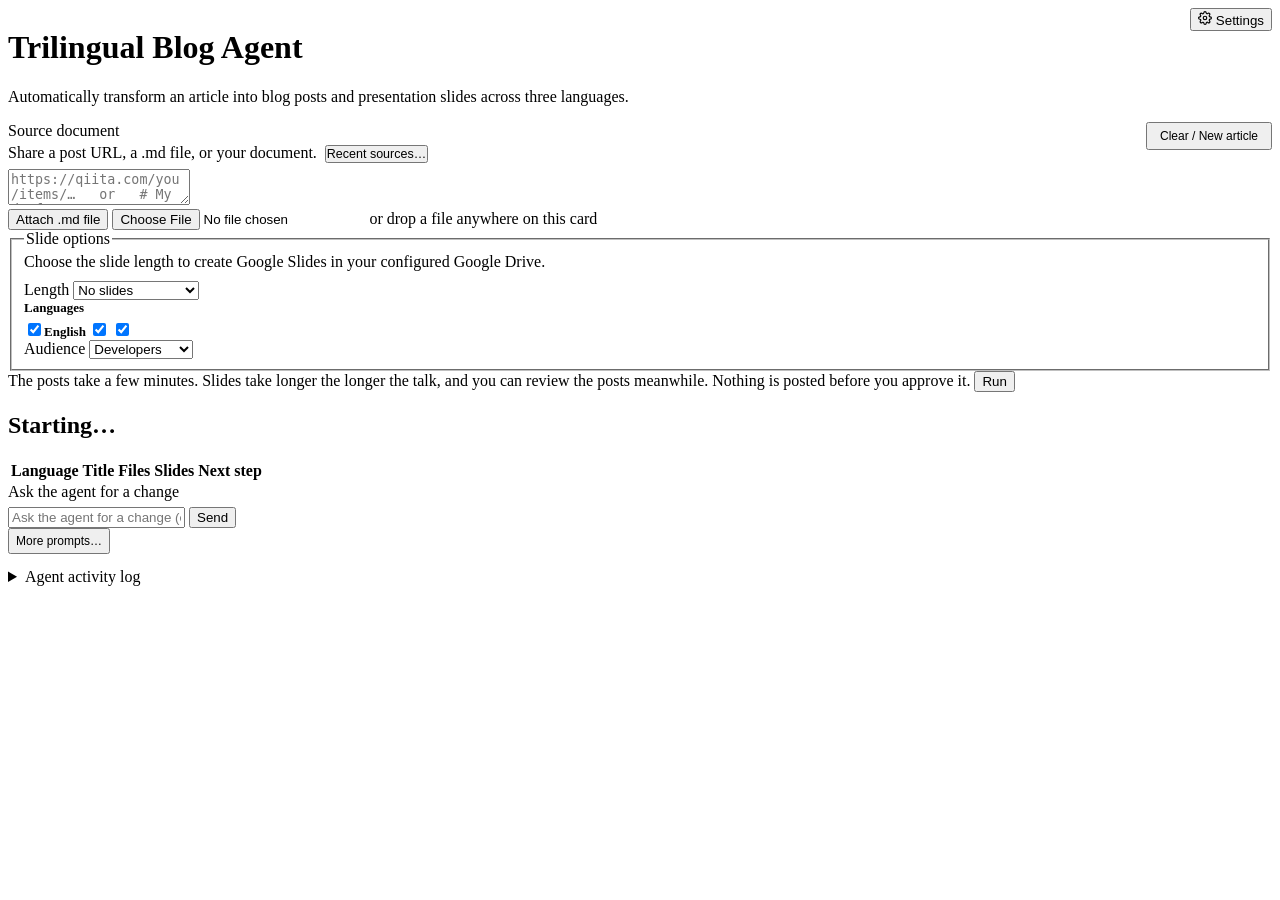
==== commit 2dbc82c6: "feat(web): every text of the page comes from one catalog per language (WP-11) app/static/i18n/en.jso" ====
--- a/app/static/index.html
+++ b/app/static/index.html
@@ -33,7 +33,7 @@
       </div>
       <button type="button" class="primary hidden" id="clearRun" data-i18n="clearBtn" style="font-size:12px; padding:0 12px; height:28px; white-space:nowrap">Clear / New article</button>
     </div>
-    <textarea id="source" required placeholder="https://qiita.com/you/items/…   or   # My draft …"></textarea>
+    <textarea id="source" required data-i18n-placeholder="sourcePlaceholder" placeholder="https://qiita.com/you/items/…   or   # My draft …"></textarea>
     <div class="under">
       <button type="button" id="attach" data-i18n="attachBtn">Attach .md file</button>
       <input type="file" id="file" accept=".md,.markdown,.txt,text/markdown,text/plain" class="hidden">
@@ -46,40 +46,40 @@
       <div class="grid3">
         <label class="field"><span data-i18n="lengthLabel">Length</span>
           <select id="minutes">
-            <option value="0">No slides</option><option value="3">3 min · 3 slides</option><option value="5">5 min · 5 slides</option>
-            <option value="10">10 min · 10 slides</option><option value="15">15 min · 15 slides</option><option value="20">20 min · 20 slides</option>
-            <option value="30">30 min · 30 slides</option><option value="45">45 min · 45 slides</option><option value="60">60 min · 60 slides</option>
+            <option value="0" data-i18n="minutesNone">No slides</option><option value="3" data-i18n="minutesOption" data-i18n-params='{"n":3}'>3 min · 3 slides</option><option value="5" data-i18n="minutesOption" data-i18n-params='{"n":5}'>5 min · 5 slides</option>
+            <option value="10" data-i18n="minutesOption" data-i18n-params='{"n":10}'>10 min · 10 slides</option><option value="15" data-i18n="minutesOption" data-i18n-params='{"n":15}'>15 min · 15 slides</option><option value="20" data-i18n="minutesOption" data-i18n-params='{"n":20}'>20 min · 20 slides</option>
+            <option value="30" data-i18n="minutesOption" data-i18n-params='{"n":30}'>30 min · 30 slides</option><option value="45" data-i18n="minutesOption" data-i18n-params='{"n":45}'>45 min · 45 slides</option><option value="60" data-i18n="minutesOption" data-i18n-params='{"n":60}'>60 min · 60 slides</option>
           </select>
         </label>
-        <div class="field" role="group" aria-label="Slide languages" style="display:grid; gap:4px; font-weight:600; font-size:13px">
+        <div class="field" role="group" data-i18n-aria-label="slideLanguagesAria" aria-label="Slide languages" style="display:grid; gap:4px; font-weight:600; font-size:13px">
           <span data-i18n="languagesLabel">Languages</span>
           <div class="lang-checks">
-            <label class="check-inline"><input type="checkbox" id="slideLangEn" value="en" checked><span>English</span></label>
-            <label class="check-inline"><input type="checkbox" id="slideLangKo" value="ko" checked><span>Korean</span></label>
-            <label class="check-inline"><input type="checkbox" id="slideLangJa" value="ja" checked><span>Japanese</span></label>
+            <label class="check-inline"><input type="checkbox" id="slideLangEn" value="en" checked><span data-i18n="lang.en">English</span></label>
+            <label class="check-inline"><input type="checkbox" id="slideLangKo" value="ko" checked><span data-i18n="lang.ko"></span></label>
+            <label class="check-inline"><input type="checkbox" id="slideLangJa" value="ja" checked><span data-i18n="lang.ja"></span></label>
           </div>
         </div>
         <label class="field"><span data-i18n="audienceLabel">Audience</span>
           <select id="audience">
-            <option value="software engineers" selected>Developers</option>
-            <option value="technical experts and specialists">Experts</option>
-            <option value="students and beginners">Students</option>
-            <option value="executives and leadership">Executives</option>
-            <option value="general and non-technical audience">Non-technical</option>
+            <option value="software engineers" selected data-i18n="audience.developers">Developers</option>
+            <option value="technical experts and specialists" data-i18n="audience.experts">Experts</option>
+            <option value="students and beginners" data-i18n="audience.students">Students</option>
+            <option value="executives and leadership" data-i18n="audience.executives">Executives</option>
+            <option value="general and non-technical audience" data-i18n="audience.nontechnical">Non-technical</option>
           </select>
         </label>
       </div>
     </fieldset>
 
     <div class="formfoot">
-      <span class="muted small" data-i18n="formFoot">Takes a few minutes. You review everything before anything is posted.</span>
+      <span class="muted small" data-i18n="formFoot">The posts take a few minutes. Slides take longer the longer the talk, and you can review the posts meanwhile. Nothing is posted before you approve it.</span>
       <button class="primary" id="run" type="submit" data-i18n="runBtn">Run</button>
     </div>
   </form>
 
   <section class="card hidden" id="progress" aria-live="polite">
     <div class="runhead">
-      <h2 id="articleTitle">Starting…</h2>
+      <h2 id="articleTitle" data-i18n="starting">Starting…</h2>
       <span class="muted small" id="elapsed"></span>
     </div>
     <div class="live" id="live"></div>
@@ -92,7 +92,7 @@
   <section class="card hidden" id="langs">
     <div class="tablewrap">
       <table class="results">
-        <thead><tr><th>Language</th><th>Title</th><th>Files</th><th>Slides</th><th>Next step</th></tr></thead>
+        <thead><tr><th data-i18n="colLang">Language</th><th data-i18n="colTitle">Title</th><th data-i18n="colFiles">Files</th><th data-i18n="colSlides">Slides</th><th data-i18n="colNext">Next step</th></tr></thead>
         <tbody id="rows"></tbody>
       </table>
     </div>
@@ -101,7 +101,7 @@
   <section class="card hidden" id="askCard">
     <label class="field" for="message"><span data-i18n="askTitle">Ask the agent for a change</span></label>
     <div class="askrow" style="margin-top:6px">
-      <input type="text" id="message" data-i18n="askPlaceholder" placeholder="Ask the agent for a change (e.g. replace examples, adjust tone)...">
+      <input type="text" id="message" data-i18n-placeholder="askPlaceholder" placeholder="Ask the agent for a change (e.g. replace examples, adjust tone)...">
       <button id="send" type="button" class="primary" data-i18n="sendBtn">Send</button>
     </div>
     <div id="promptChipsBar" class="prompt-chips-bar">
@@ -126,7 +126,7 @@
     <p class="muted small" id="confirmNote" style="margin:0"></p>
   </div>
   <div class="foot">
-    <button type="button" id="confirmCancel">Cancel</button>
+    <button type="button" id="confirmCancel" data-i18n="cancelBtn">Cancel</button>
     <button type="button" class="primary" id="confirmOk"></button>
   </div>
 </dialog>
@@ -172,9 +172,9 @@
       <label class="field" style="margin-bottom:4px; font-weight:600" for="uiLanguageSelect"><span data-i18n="langSettingLabel">Interface language</span></label>
       <p class="muted small" style="margin:0 0 8px" data-i18n="langSettingHint">Choose the display language for this web page.</p>
       <select id="uiLanguageSelect" style="width:100%; max-width:240px">
-        <option value="en">English (Default)</option>
-        <option value="ko">한국어 (Korean)</option>
-        <option value="ja">日本語 (Japanese)</option>
+        <option value="en" data-i18n="lang.en">English</option>
+        <option value="ko" data-i18n="lang.ko"></option>
+        <option value="ja" data-i18n="lang.ja"></option>
       </select>
     </div>
     <div style="display:flex; justify-content:space-between; align-items:baseline; gap:12px">
@@ -192,6 +192,7 @@
 
 <div id="toast" class="hidden" role="status"></div>
 
+<script src="/static/i18n.js"></script>
 <script src="/static/app.js"></script>
 </body>
 </html>
